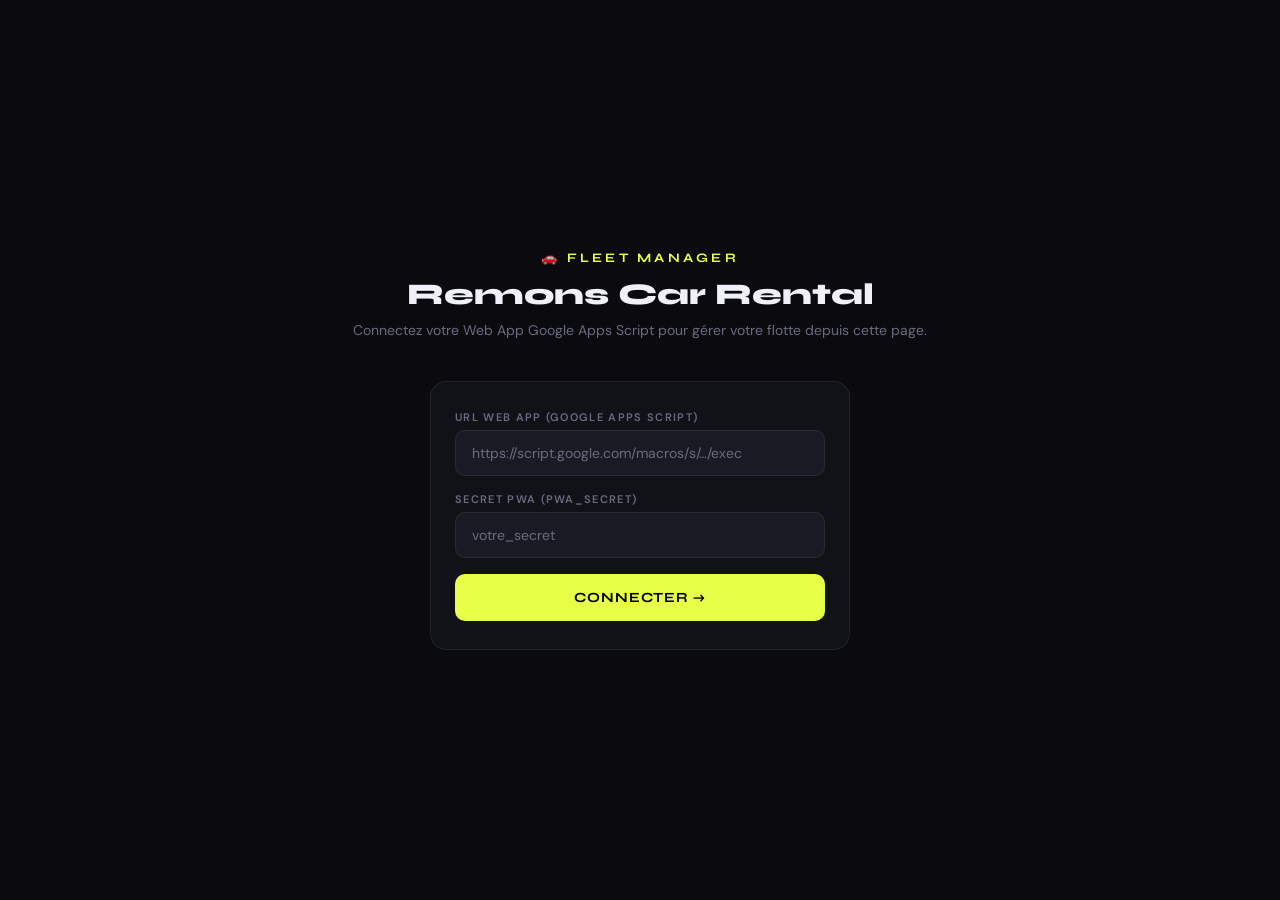
==== index.html @ d78eab1e "Ajout icône SVG PWA (palette du thème sombre #0a0a0f / #e8ff47) - icon.svg : icône voiture avec dégr" ====
<!DOCTYPE html>
<html lang="fr">
<head>
<meta charset="UTF-8">
<meta name="viewport" content="width=device-width, initial-scale=1.0, viewport-fit=cover">
<meta name="theme-color" content="#0a0a0f">
<meta name="apple-mobile-web-app-capable" content="yes">
<meta name="apple-mobile-web-app-status-bar-style" content="black-translucent">
<meta name="apple-mobile-web-app-title" content="Remons">
<meta name="description" content="Remons Car Rental — Gestionnaire de flotte">
<title>Remons Car Rental</title>

<link rel="manifest" href="manifest.json">
<link rel="apple-touch-icon" href="icon.svg">
<link rel="preconnect" href="https://fonts.googleapis.com">
<link href="https://fonts.googleapis.com/css2?family=Syne:wght@400;600;700;800&family=DM+Sans:wght@300;400;500&display=swap" rel="stylesheet">

<style>
  /* ── Reset & Base ─────────────────────────────────────────── */
  *, *::before, *::after { box-sizing: border-box; margin: 0; padding: 0; }

  :root {
    --bg:        #0a0a0f;
    --bg2:       #111118;
    --bg3:       #1a1a24;
    --border:    rgba(255,255,255,0.07);
    --accent:    #e8ff47;
    --accent2:   #ff6b35;
    --text:      #f0f0f8;
    --muted:     #6b6b80;
    --danger:    #ff4757;
    --success:   #2ed573;
    --card-h:    160px;
    --safe-top:  env(safe-area-inset-top, 0px);
    --safe-bot:  env(safe-area-inset-bottom, 0px);
    --font-head: 'Syne', sans-serif;
    --font-body: 'DM Sans', sans-serif;
    --radius:    16px;
    --shadow:    0 8px 32px rgba(0,0,0,0.5);
  }

  html { height: 100%; }

  body {
    font-family: var(--font-body);
    background: var(--bg);
    color: var(--text);
    height: 100%;
    overflow: hidden;
    -webkit-font-smoothing: antialiased;
  }

  /* ── App Shell ─────────────────────────────────────────────── */
  #app {
    display: flex;
    flex-direction: column;
    height: 100dvh;
    overflow: hidden;
    position: relative;
  }

  /* ── Setup Screen ──────────────────────────────────────────── */
  #setup-screen {
    position: fixed; inset: 0;
    background: var(--bg);
    display: flex; flex-direction: column;
    align-items: center; justify-content: center;
    z-index: 1000;
    padding: 32px 24px;
    gap: 0;
  }

  .setup-logo {
    font-family: var(--font-head);
    font-size: 13px;
    font-weight: 700;
    letter-spacing: 0.25em;
    color: var(--accent);
    text-transform: uppercase;
    margin-bottom: 12px;
  }

  .setup-title {
    font-family: var(--font-head);
    font-size: 30px;
    font-weight: 800;
    line-height: 1.1;
    text-align: center;
    margin-bottom: 8px;
  }

  .setup-sub {
    color: var(--muted);
    font-size: 14px;
    text-align: center;
    margin-bottom: 40px;
    line-height: 1.6;
  }

  .setup-card {
    background: var(--bg2);
    border: 1px solid var(--border);
    border-radius: var(--radius);
    padding: 28px 24px;
    width: 100%;
    max-width: 420px;
    display: flex;
    flex-direction: column;
    gap: 16px;
  }

  .setup-label {
    font-size: 11px;
    font-weight: 600;
    letter-spacing: 0.12em;
    text-transform: uppercase;
    color: var(--muted);
    margin-bottom: 6px;
  }

  .setup-input {
    width: 100%;
    background: var(--bg3);
    border: 1px solid var(--border);
    border-radius: 10px;
    color: var(--text);
    font-family: var(--font-body);
    font-size: 14px;
    padding: 13px 16px;
    outline: none;
    transition: border-color 0.2s;
    -webkit-appearance: none;
  }
  .setup-input:focus { border-color: var(--accent); }
  .setup-input::placeholder { color: var(--muted); }

  .btn-primary {
    background: var(--accent);
    color: #000;
    font-family: var(--font-head);
    font-size: 14px;
    font-weight: 700;
    letter-spacing: 0.06em;
    text-transform: uppercase;
    border: none;
    border-radius: 10px;
    padding: 15px 24px;
    cursor: pointer;
    width: 100%;
    transition: opacity 0.15s, transform 0.1s;
    -webkit-tap-highlight-color: transparent;
  }
  .btn-primary:active { opacity: 0.85; transform: scale(0.98); }

  /* ── Header ────────────────────────────────────────────────── */
  #header {
    padding: calc(var(--safe-top) + 16px) 20px 0;
    flex-shrink: 0;
    background: var(--bg);
  }

  .header-top {
    display: flex;
    align-items: center;
    justify-content: space-between;
    margin-bottom: 20px;
  }

  .brand {
    display: flex;
    flex-direction: column;
  }

  .brand-label {
    font-size: 10px;
    font-weight: 700;
    letter-spacing: 0.22em;
    text-transform: uppercase;
    color: var(--accent);
    margin-bottom: 2px;
  }

  .brand-name {
    font-family: var(--font-head);
    font-size: 22px;
    font-weight: 800;
    line-height: 1;
  }

  .header-actions {
    display: flex;
    gap: 8px;
  }

  .icon-btn {
    width: 40px; height: 40px;
    background: var(--bg2);
    border: 1px solid var(--border);
    border-radius: 12px;
    display: flex; align-items: center; justify-content: center;
    cursor: pointer;
    transition: background 0.15s, transform 0.1s;
    -webkit-tap-highlight-color: transparent;
    flex-shrink: 0;
  }
  .icon-btn:active { background: var(--bg3); transform: scale(0.93); }
  .icon-btn svg { width: 18px; height: 18px; }

  /* ── Stats Row ─────────────────────────────────────────────── */
  .stats-row {
    display: flex;
    gap: 10px;
    margin: 0 0 16px;
    overflow-x: auto;
    -webkit-overflow-scrolling: touch;
    scrollbar-width: none;
    padding-bottom: 2px;
  }
  .stats-row::-webkit-scrollbar { display: none; }

  .stat-chip {
    background: var(--bg2);
    border: 1px solid var(--border);
    border-radius: 10px;
    padding: 10px 14px;
    flex-shrink: 0;
    display: flex;
    flex-direction: column;
    gap: 2px;
  }

  .stat-val {
    font-family: var(--font-head);
    font-size: 20px;
    font-weight: 800;
    line-height: 1;
    color: var(--accent);
  }

  .stat-lbl {
    font-size: 10px;
    color: var(--muted);
    text-transform: uppercase;
    letter-spacing: 0.08em;
    font-weight: 600;
  }

  /* ── Tab Bar ───────────────────────────────────────────────── */
  .tab-bar {
    display: flex;
    gap: 4px;
    margin-bottom: 0;
    background: var(--bg2);
    border: 1px solid var(--border);
    border-radius: 12px;
    padding: 4px;
    margin-bottom: 16px;
  }

  .tab-btn {
    flex: 1;
    background: transparent;
    border: none;
    border-radius: 9px;
    color: var(--muted);
    font-family: var(--font-body);
    font-size: 12px;
    font-weight: 500;
    padding: 8px 6px;
    cursor: pointer;
    transition: all 0.18s;
    -webkit-tap-highlight-color: transparent;
    display: flex;
    align-items: center;
    justify-content: center;
    gap: 5px;
  }

  .tab-btn.active {
    background: var(--accent);
    color: #000;
    font-weight: 700;
  }

  .tab-btn svg { width: 14px; height: 14px; }

  /* ── Scroll Container ──────────────────────────────────────── */
  #content {
    flex: 1;
    overflow-y: auto;
    -webkit-overflow-scrolling: touch;
    padding: 0 20px;
    padding-bottom: calc(var(--safe-bot) + 100px);
    scrollbar-width: none;
  }
  #content::-webkit-scrollbar { display: none; }

  /* ── Car Card ──────────────────────────────────────────────── */
  .car-card {
    background: var(--bg2);
    border: 1px solid var(--border);
    border-radius: var(--radius);
    padding: 16px;
    margin-bottom: 12px;
    position: relative;
    overflow: hidden;
    transition: transform 0.15s;
    animation: slideUp 0.3s ease both;
  }

  @keyframes slideUp {
    from { opacity: 0; transform: translateY(16px); }
    to   { opacity: 1; transform: translateY(0); }
  }

  .car-card::before {
    content: '';
    position: absolute;
    left: 0; top: 0; bottom: 0;
    width: 3px;
    background: var(--accent);
    border-radius: 3px 0 0 3px;
  }

  .car-card-top {
    display: flex;
    align-items: flex-start;
    justify-content: space-between;
    margin-bottom: 10px;
  }

  .car-name {
    font-family: var(--font-head);
    font-size: 17px;
    font-weight: 700;
    line-height: 1.2;
    flex: 1;
    padding-right: 8px;
  }

  .car-price {
    font-family: var(--font-head);
    font-size: 18px;
    font-weight: 800;
    color: var(--accent);
    white-space: nowrap;
  }

  .car-price span {
    font-size: 11px;
    font-weight: 500;
    color: var(--muted);
    display: block;
    text-align: right;
  }

  .car-badges {
    display: flex;
    flex-wrap: wrap;
    gap: 6px;
    margin-bottom: 12px;
  }

  .badge {
    background: var(--bg3);
    border: 1px solid var(--border);
    border-radius: 6px;
    padding: 4px 8px;
    font-size: 11px;
    color: var(--muted);
    display: flex;
    align-items: center;
    gap: 4px;
  }

  .badge b { color: var(--text); font-weight: 500; }

  .car-actions {
    display: flex;
    gap: 8px;
  }

  .btn-edit, .btn-delete {
    flex: 1;
    border: none;
    border-radius: 9px;
    padding: 9px;
    font-family: var(--font-body);
    font-size: 12px;
    font-weight: 600;
    cursor: pointer;
    display: flex;
    align-items: center;
    justify-content: center;
    gap: 5px;
    transition: opacity 0.15s, transform 0.1s;
    -webkit-tap-highlight-color: transparent;
  }

  .btn-edit {
    background: rgba(232,255,71,0.12);
    color: var(--accent);
    border: 1px solid rgba(232,255,71,0.2);
  }

  .btn-delete {
    background: rgba(255,71,87,0.1);
    color: var(--danger);
    border: 1px solid rgba(255,71,87,0.2);
  }

  .btn-edit:active, .btn-delete:active { opacity: 0.7; transform: scale(0.96); }
  .btn-edit svg, .btn-delete svg { width: 13px; height: 13px; }

  /* ── Empty State ───────────────────────────────────────────── */
  .empty-state {
    display: flex;
    flex-direction: column;
    align-items: center;
    justify-content: center;
    padding: 60px 20px;
    text-align: center;
    gap: 12px;
  }

  .empty-icon { font-size: 48px; }

  .empty-title {
    font-family: var(--font-head);
    font-size: 18px;
    font-weight: 700;
  }

  .empty-sub { color: var(--muted); font-size: 13px; line-height: 1.6; }

  /* ── Floating Add Button ───────────────────────────────────── */
  #fab {
    position: fixed;
    bottom: calc(var(--safe-bot) + 32px);
    right: 20px;
    width: 56px; height: 56px;
    background: var(--accent);
    border: none;
    border-radius: 50%;
    cursor: pointer;
    display: flex; align-items: center; justify-content: center;
    box-shadow: 0 4px 20px rgba(232,255,71,0.35);
    transition: transform 0.2s, box-shadow 0.2s;
    z-index: 100;
    -webkit-tap-highlight-color: transparent;
  }
  #fab:active { transform: scale(0.9); box-shadow: 0 2px 10px rgba(232,255,71,0.2); }
  #fab svg { width: 24px; height: 24px; color: #000; }

  /* ── Modal ─────────────────────────────────────────────────── */
  .modal-overlay {
    position: fixed; inset: 0;
    background: rgba(0,0,0,0.75);
    backdrop-filter: blur(4px);
    -webkit-backdrop-filter: blur(4px);
    z-index: 200;
    display: flex;
    align-items: flex-end;
    opacity: 0;
    pointer-events: none;
    transition: opacity 0.25s;
  }

  .modal-overlay.open {
    opacity: 1;
    pointer-events: all;
  }

  .modal {
    background: var(--bg2);
    border: 1px solid var(--border);
    border-radius: 24px 24px 0 0;
    padding: 24px 20px calc(var(--safe-bot) + 24px);
    width: 100%;
    max-height: 90dvh;
    overflow-y: auto;
    transform: translateY(100%);
    transition: transform 0.3s cubic-bezier(0.34, 1.56, 0.64, 1);
    -webkit-overflow-scrolling: touch;
  }

  .modal-overlay.open .modal {
    transform: translateY(0);
  }

  .modal-handle {
    width: 36px; height: 4px;
    background: var(--border);
    border-radius: 2px;
    margin: 0 auto 20px;
  }

  .modal-title {
    font-family: var(--font-head);
    font-size: 20px;
    font-weight: 800;
    margin-bottom: 20px;
  }

  .form-group { margin-bottom: 14px; }

  .form-label {
    display: block;
    font-size: 11px;
    font-weight: 700;
    letter-spacing: 0.1em;
    text-transform: uppercase;
    color: var(--muted);
    margin-bottom: 6px;
  }

  .form-input, .form-select {
    width: 100%;
    background: var(--bg3);
    border: 1px solid var(--border);
    border-radius: 10px;
    color: var(--text);
    font-family: var(--font-body);
    font-size: 15px;
    padding: 13px 16px;
    outline: none;
    transition: border-color 0.2s;
    -webkit-appearance: none;
  }
  .form-input:focus, .form-select:focus { border-color: var(--accent); }
  .form-input::placeholder { color: var(--muted); }
  .form-select { background-image: url("data:image/svg+xml,%3Csvg xmlns='http://www.w3.org/2000/svg' viewBox='0 0 24 24' fill='none' stroke='%236b6b80' stroke-width='2'%3E%3Cpolyline points='6 9 12 15 18 9'/%3E%3C/svg%3E"); background-repeat: no-repeat; background-position: right 12px center; background-size: 16px; padding-right: 36px; }

  .form-row { display: flex; gap: 10px; }
  .form-row .form-group { flex: 1; }

  .modal-actions {
    display: flex;
    gap: 10px;
    margin-top: 20px;
  }

  .btn-cancel {
    flex: 1;
    background: var(--bg3);
    border: 1px solid var(--border);
    border-radius: 10px;
    color: var(--text);
    font-family: var(--font-head);
    font-size: 13px;
    font-weight: 700;
    padding: 14px;
    cursor: pointer;
    -webkit-tap-highlight-color: transparent;
  }

  .btn-save {
    flex: 2;
    background: var(--accent);
    border: none;
    border-radius: 10px;
    color: #000;
    font-family: var(--font-head);
    font-size: 13px;
    font-weight: 800;
    letter-spacing: 0.06em;
    text-transform: uppercase;
    padding: 14px;
    cursor: pointer;
    transition: opacity 0.15s;
    -webkit-tap-highlight-color: transparent;
  }
  .btn-save:active { opacity: 0.8; }

  /* ── Toast ─────────────────────────────────────────────────── */
  #toast {
    position: fixed;
    bottom: calc(var(--safe-bot) + 24px);
    left: 50%; transform: translateX(-50%) translateY(20px);
    background: var(--bg3);
    border: 1px solid var(--border);
    border-radius: 999px;
    padding: 12px 20px;
    font-size: 13px;
    font-weight: 500;
    white-space: nowrap;
    z-index: 500;
    opacity: 0;
    transition: opacity 0.2s, transform 0.2s;
    pointer-events: none;
    max-width: calc(100vw - 40px);
    text-align: center;
  }
  #toast.show { opacity: 1; transform: translateX(-50%) translateY(0); }
  #toast.success { border-color: var(--success); color: var(--success); }
  #toast.error   { border-color: var(--danger);  color: var(--danger);  }

  /* ── Loader ────────────────────────────────────────────────── */
  .loader {
    display: flex;
    align-items: center;
    justify-content: center;
    padding: 40px;
    gap: 8px;
    color: var(--muted);
    font-size: 13px;
  }

  .spinner {
    width: 18px; height: 18px;
    border: 2px solid var(--border);
    border-top-color: var(--accent);
    border-radius: 50%;
    animation: spin 0.7s linear infinite;
  }
  @keyframes spin { to { transform: rotate(360deg); } }

  /* ── Sync badge ────────────────────────────────────────────── */
  .sync-badge {
    display: flex;
    align-items: center;
    gap: 6px;
    font-size: 11px;
    color: var(--muted);
    margin-bottom: 10px;
  }
  .sync-dot {
    width: 6px; height: 6px;
    border-radius: 50%;
    background: var(--success);
  }
  .sync-dot.syncing {
    background: var(--accent);
    animation: pulse 1s ease infinite;
  }
  @keyframes pulse { 0%,100%{opacity:1} 50%{opacity:0.3} }

  /* ── Settings tab ──────────────────────────────────────────── */
  .settings-section {
    background: var(--bg2);
    border: 1px solid var(--border);
    border-radius: var(--radius);
    padding: 20px;
    margin-bottom: 12px;
  }
  .settings-section-title {
    font-family: var(--font-head);
    font-size: 13px;
    font-weight: 700;
    letter-spacing: 0.1em;
    text-transform: uppercase;
    color: var(--muted);
    margin-bottom: 16px;
  }

  .btn-danger {
    width: 100%;
    background: rgba(255,71,87,0.1);
    border: 1px solid rgba(255,71,87,0.25);
    border-radius: 10px;
    color: var(--danger);
    font-family: var(--font-head);
    font-size: 13px;
    font-weight: 700;
    padding: 13px;
    cursor: pointer;
    margin-top: 8px;
    -webkit-tap-highlight-color: transparent;
  }

  .btn-success-outline {
    width: 100%;
    background: rgba(46,213,115,0.08);
    border: 1px solid rgba(46,213,115,0.2);
    border-radius: 10px;
    color: var(--success);
    font-family: var(--font-head);
    font-size: 13px;
    font-weight: 700;
    padding: 13px;
    cursor: pointer;
    margin-top: 8px;
    -webkit-tap-highlight-color: transparent;
  }

  /* ── Summary Tab ───────────────────────────────────────────── */
  .summary-grid {
    display: grid;
    grid-template-columns: 1fr 1fr;
    gap: 10px;
    margin-bottom: 12px;
  }

  .sum-card {
    background: var(--bg2);
    border: 1px solid var(--border);
    border-radius: var(--radius);
    padding: 18px 16px;
    display: flex;
    flex-direction: column;
    gap: 4px;
  }

  .sum-card.accent { border-color: rgba(232,255,71,0.2); }

  .sum-icon { font-size: 22px; margin-bottom: 4px; }
  .sum-val {
    font-family: var(--font-head);
    font-size: 26px;
    font-weight: 800;
    color: var(--accent);
    line-height: 1;
  }
  .sum-val.large { font-size: 20px; }
  .sum-lbl { font-size: 11px; color: var(--muted); text-transform: uppercase; letter-spacing: 0.08em; font-weight: 600; }

  .distrib-section {
    background: var(--bg2);
    border: 1px solid var(--border);
    border-radius: var(--radius);
    padding: 18px;
    margin-bottom: 12px;
  }

  .distrib-title {
    font-size: 11px; font-weight: 700;
    text-transform: uppercase; letter-spacing: 0.1em;
    color: var(--muted); margin-bottom: 14px;
  }

  .distrib-bar-wrap { margin-bottom: 10px; }
  .distrib-bar-label {
    display: flex; justify-content: space-between;
    font-size: 12px; margin-bottom: 5px;
  }
  .distrib-bar-track {
    height: 6px; background: var(--bg3);
    border-radius: 3px; overflow: hidden;
  }
  .distrib-bar-fill {
    height: 100%; border-radius: 3px;
    background: var(--accent);
    transition: width 0.6s ease;
  }

  /* ── Confirm modal ─────────────────────────────────────────── */
  .confirm-overlay {
    position: fixed; inset: 0;
    background: rgba(0,0,0,0.8);
    backdrop-filter: blur(4px);
    z-index: 300;
    display: flex;
    align-items: center;
    justify-content: center;
    padding: 24px;
    opacity: 0; pointer-events: none;
    transition: opacity 0.2s;
  }
  .confirm-overlay.open { opacity: 1; pointer-events: all; }

  .confirm-box {
    background: var(--bg2);
    border: 1px solid var(--border);
    border-radius: 20px;
    padding: 28px 24px;
    width: 100%;
    max-width: 320px;
    text-align: center;
    transform: scale(0.9);
    transition: transform 0.25s cubic-bezier(0.34, 1.56, 0.64, 1);
  }
  .confirm-overlay.open .confirm-box { transform: scale(1); }

  .confirm-emoji { font-size: 40px; margin-bottom: 12px; }
  .confirm-title { font-family: var(--font-head); font-size: 18px; font-weight: 800; margin-bottom: 8px; }
  .confirm-msg { color: var(--muted); font-size: 13px; line-height: 1.6; margin-bottom: 24px; }
  .confirm-btns { display: flex; gap: 10px; }
  .confirm-no  { flex:1; background: var(--bg3); border:1px solid var(--border); border-radius:10px; color:var(--text); font-family:var(--font-head); font-size:13px; font-weight:700; padding:13px; cursor:pointer; }
  .confirm-yes { flex:1; background: var(--danger); border:none; border-radius:10px; color:#fff; font-family:var(--font-head); font-size:13px; font-weight:800; padding:13px; cursor:pointer; }
</style>
</head>
<body>

<!-- ═══════════════════════ SETUP SCREEN ═══════════════════════ -->
<div id="setup-screen">
  <div class="setup-logo">🚗 Fleet Manager</div>
  <div class="setup-title">Remons Car Rental</div>
  <p class="setup-sub">Connectez votre Web App Google Apps Script pour gérer votre flotte depuis cette page.</p>

  <div class="setup-card">
    <div>
      <div class="setup-label">URL Web App (Google Apps Script)</div>
      <input class="setup-input" type="url" id="cfg-url" placeholder="https://script.google.com/macros/s/…/exec">
    </div>
    <div>
      <div class="setup-label">Secret PWA (PWA_SECRET)</div>
      <input class="setup-input" type="password" id="cfg-secret" placeholder="votre_secret">
    </div>
    <button class="btn-primary" onclick="saveConfig()">Connecter →</button>
  </div>
</div>

<!-- ═══════════════════════ MAIN APP ════════════════════════════ -->
<div id="app" style="display:none">

  <!-- Header -->
  <div id="header">
    <div class="header-top">
      <div class="brand">
        <div class="brand-label">Fleet Manager</div>
        <div class="brand-name">Remons 🚗</div>
      </div>
      <div class="header-actions">
        <button class="icon-btn" onclick="syncNow()" title="Sync GitHub">
          <svg viewBox="0 0 24 24" fill="none" stroke="currentColor" stroke-width="2"><polyline points="23 4 23 10 17 10"/><polyline points="1 20 1 14 7 14"/><path d="M3.51 9a9 9 0 0 1 14.85-3.36L23 10M1 14l4.64 4.36A9 9 0 0 0 20.49 15"/></svg>
        </button>
        <button class="icon-btn" onclick="loadCars()" title="Rafraîchir">
          <svg viewBox="0 0 24 24" fill="none" stroke="currentColor" stroke-width="2"><path d="M21 2v6h-6"/><path d="M21 13a9 9 0 1 1-3-7.7L21 8"/></svg>
        </button>
      </div>
    </div>

    <!-- Stats -->
    <div class="stats-row" id="stats-row">
      <div class="stat-chip">
        <div class="stat-val" id="stat-total">—</div>
        <div class="stat-lbl">Voitures</div>
      </div>
      <div class="stat-chip">
        <div class="stat-val" id="stat-avg">—</div>
        <div class="stat-lbl">Prix moy.</div>
      </div>
      <div class="stat-chip">
        <div class="stat-val" id="stat-min">—</div>
        <div class="stat-lbl">Min</div>
      </div>
      <div class="stat-chip">
        <div class="stat-val" id="stat-max">—</div>
        <div class="stat-lbl">Max</div>
      </div>
    </div>

    <div class="sync-badge">
      <div class="sync-dot" id="sync-dot"></div>
      <span id="sync-label">Chargement…</span>
    </div>

    <!-- Tabs -->
    <div class="tab-bar">
      <button class="tab-btn active" data-tab="fleet" onclick="switchTab('fleet',this)">
        <svg viewBox="0 0 24 24" fill="none" stroke="currentColor" stroke-width="2"><rect x="1" y="3" width="15" height="13"/><polygon points="16 8 20 8 23 11 23 16 16 16 16 8"/><circle cx="5.5" cy="18.5" r="2.5"/><circle cx="18.5" cy="18.5" r="2.5"/></svg>
        Flotte
      </button>
      <button class="tab-btn" data-tab="summary" onclick="switchTab('summary',this)">
        <svg viewBox="0 0 24 24" fill="none" stroke="currentColor" stroke-width="2"><line x1="18" y1="20" x2="18" y2="10"/><line x1="12" y1="20" x2="12" y2="4"/><line x1="6" y1="20" x2="6" y2="14"/></svg>
        Stats
      </button>
      <button class="tab-btn" data-tab="settings" onclick="switchTab('settings',this)">
        <svg viewBox="0 0 24 24" fill="none" stroke="currentColor" stroke-width="2"><circle cx="12" cy="12" r="3"/><path d="M19.07 4.93A10 10 0 0 0 4.93 19.07M1.17 10A10 10 0 0 0 10 22.83M22.83 14A10 10 0 0 0 14 1.17M4.93 4.93l14.14 14.14"/><path d="M21 12a9 9 0 1 1-18 0 9 9 0 0 1 18 0z"/></svg>
        Config
      </button>
    </div>
  </div>

  <!-- Content -->
  <div id="content">

    <!-- FLEET TAB -->
    <div id="tab-fleet">
      <div id="car-list">
        <div class="loader"><div class="spinner"></div> Chargement…</div>
      </div>
    </div>

    <!-- SUMMARY TAB -->
    <div id="tab-summary" style="display:none">
      <div class="summary-grid">
        <div class="sum-card accent">
          <div class="sum-icon">🚗</div>
          <div class="sum-val" id="sum-total">—</div>
          <div class="sum-lbl">Total voitures</div>
        </div>
        <div class="sum-card">
          <div class="sum-icon">💰</div>
          <div class="sum-val large" id="sum-avg">—</div>
          <div class="sum-lbl">Prix moyen</div>
        </div>
        <div class="sum-card">
          <div class="sum-icon">📉</div>
          <div class="sum-val large" id="sum-min">—</div>
          <div class="sum-lbl">Prix min</div>
        </div>
        <div class="sum-card">
          <div class="sum-icon">📈</div>
          <div class="sum-val large" id="sum-max">—</div>
          <div class="sum-lbl">Prix max</div>
        </div>
      </div>

      <div class="distrib-section">
        <div class="distrib-title">⛽ Carburants</div>
        <div id="fuel-bars"></div>
      </div>

      <div class="distrib-section">
        <div class="distrib-title">⚙️ Transmissions</div>
        <div id="trans-bars"></div>
      </div>
    </div>

    <!-- SETTINGS TAB -->
    <div id="tab-settings" style="display:none">
      <div class="settings-section">
        <div class="settings-section-title">🔗 Connexion</div>
        <div class="form-group">
          <label class="form-label">URL Web App</label>
          <input class="form-input" type="url" id="set-url" placeholder="https://script.google.com/…">
        </div>
        <div class="form-group">
          <label class="form-label">Secret PWA</label>
          <input class="form-input" type="password" id="set-secret" placeholder="••••••••">
        </div>
        <button class="btn-primary" style="margin-top:4px" onclick="saveSettings()">Sauvegarder</button>
      </div>

      <div class="settings-section">
        <div class="settings-section-title">🔄 Synchronisation</div>
        <button class="btn-success-outline" onclick="syncNow()">⚡ Synchroniser vers GitHub</button>
      </div>

      <div class="settings-section">
        <div class="settings-section-title">⚠️ Zone de danger</div>
        <button class="btn-danger" onclick="confirmClearAll()">🗑️ Vider tout le catalogue</button>
        <button class="btn-danger" style="margin-top:8px; background:rgba(255,71,87,0.04)" onclick="resetConfig()">🔌 Déconnecter & réinitialiser</button>
      </div>
    </div>

  </div>

  <!-- FAB -->
  <button id="fab" onclick="openAddModal()">
    <svg viewBox="0 0 24 24" fill="none" stroke="currentColor" stroke-width="2.5"><line x1="12" y1="5" x2="12" y2="19"/><line x1="5" y1="12" x2="19" y2="12"/></svg>
  </button>

</div>

<!-- ═══════════════════════ CAR MODAL ═══════════════════════════ -->
<div class="modal-overlay" id="car-modal">
  <div class="modal">
    <div class="modal-handle"></div>
    <div class="modal-title" id="modal-title">Ajouter une voiture</div>

    <input type="hidden" id="edit-id">

    <div class="form-group">
      <label class="form-label">Nom de la voiture *</label>
      <input class="form-input" type="text" id="f-name" placeholder="ex: Dacia Logan">
    </div>

    <div class="form-row">
      <div class="form-group">
        <label class="form-label">Prix (MAD) *</label>
        <input class="form-input" type="number" id="f-price" placeholder="300" min="0">
      </div>
      <div class="form-group">
        <label class="form-label">Durée</label>
        <select class="form-select" id="f-duration">
          <option>Per Day</option>
          <option>Per Week</option>
          <option>Per Month</option>
        </select>
      </div>
    </div>

    <div class="form-row">
      <div class="form-group">
        <label class="form-label">Places</label>
        <select class="form-select" id="f-seats">
          <option>2</option><option>4</option><option selected>5</option><option>7</option><option>8</option>
        </select>
      </div>
      <div class="form-group">
        <label class="form-label">Portes</label>
        <select class="form-select" id="f-doors">
          <option>2</option><option selected>4</option><option>5</option>
        </select>
      </div>
    </div>

    <div class="form-row">
      <div class="form-group">
        <label class="form-label">Transmission</label>
        <select class="form-select" id="f-transmission">
          <option>Automatic</option>
          <option>Manual</option>
        </select>
      </div>
      <div class="form-group">
        <label class="form-label">Carburant</label>
        <select class="form-select" id="f-fuel">
          <option>Petrol</option>
          <option>Diesel</option>
          <option>Electric</option>
          <option>Hybrid</option>
        </select>
      </div>
    </div>

    <div class="form-group">
      <label class="form-label">URL Image</label>
      <input class="form-input" type="url" id="f-image" placeholder="/images/car.jpg ou https://…">
    </div>

    <div class="modal-actions">
      <button class="btn-cancel" onclick="closeModal()">Annuler</button>
      <button class="btn-save" onclick="submitCar()">💾 Enregistrer</button>
    </div>
  </div>
</div>

<!-- ═══════════════════════ CONFIRM MODAL ════════════════════════ -->
<div class="confirm-overlay" id="confirm-modal">
  <div class="confirm-box">
    <div class="confirm-emoji" id="confirm-emoji">⚠️</div>
    <div class="confirm-title" id="confirm-title">Confirmer</div>
    <div class="confirm-msg" id="confirm-msg">Êtes-vous sûr ?</div>
    <div class="confirm-btns">
      <button class="confirm-no" onclick="closeConfirm()">Annuler</button>
      <button class="confirm-yes" id="confirm-yes-btn">Confirmer</button>
    </div>
  </div>
</div>

<!-- ═══════════════════════ TOAST ═══════════════════════════════ -->
<div id="toast"></div>

<script>
// ══════════════════════════════════════════════════════════════════
// CONFIG
// ══════════════════════════════════════════════════════════════════
let API_URL    = localStorage.getItem('remons_url')    || '';
let API_SECRET = localStorage.getItem('remons_secret') || '';
let carsCache  = [];
let summaryCache = null;
let syncing = false;

function saveConfig() {
  const url    = document.getElementById('cfg-url').value.trim();
  const secret = document.getElementById('cfg-secret').value.trim();
  if (!url) { toast('Entrez l\'URL Web App', 'error'); return; }
  localStorage.setItem('remons_url', url);
  localStorage.setItem('remons_secret', secret);
  API_URL    = url;
  API_SECRET = secret;
  startApp();
}

function saveSettings() {
  const url    = document.getElementById('set-url').value.trim();
  const secret = document.getElementById('set-secret').value.trim();
  if (!url) { toast('URL manquante', 'error'); return; }
  localStorage.setItem('remons_url', url);
  localStorage.setItem('remons_secret', secret);
  API_URL    = url;
  API_SECRET = secret;
  toast('Configuration sauvegardée ✓', 'success');
  loadCars();
}

function resetConfig() {
  showConfirm('🔌', 'Déconnecter ?', 'La configuration sera effacée. Vous devrez reconnecter l\'app.', () => {
    localStorage.removeItem('remons_url');
    localStorage.removeItem('remons_secret');
    location.reload();
  });
}

// ══════════════════════════════════════════════════════════════════
// API
// ══════════════════════════════════════════════════════════════════
async function apiGet(action) {
  const url = new URL(API_URL);
  url.searchParams.set('action', action);
  url.searchParams.set('pwa_secret', API_SECRET);
  const res = await fetch(url.toString());
  if (!res.ok) throw new Error('HTTP ' + res.status);
  return res.json();
}

async function apiPost(body) {
  body.pwa_secret = API_SECRET;
  const res = await fetch(API_URL, {
    method: 'POST',
    headers: { 'Content-Type': 'application/json' },
    body: JSON.stringify(body),
  });
  if (!res.ok) throw new Error('HTTP ' + res.status);
  return res.json();
}

// ══════════════════════════════════════════════════════════════════
// LOAD CARS
// ══════════════════════════════════════════════════════════════════
async function loadCars() {
  setSyncing(true);
  const list = document.getElementById('car-list');
  list.innerHTML = '<div class="loader"><div class="spinner"></div> Chargement…</div>';

  try {
    const data = await apiGet('list');
    if (!data.ok) throw new Error(data.error || 'Erreur API');
    carsCache = data.cars || [];
    renderCars(carsCache);
    updateStats(carsCache);
    setSyncing(false, 'Synchronisé · ' + new Date().toLocaleTimeString('fr-FR', {hour:'2-digit',minute:'2-digit'}));
  } catch (err) {
    list.innerHTML = `<div class="empty-state"><div class="empty-icon">❌</div><div class="empty-title">Erreur de connexion</div><div class="empty-sub">${err.message}<br><br>Vérifiez l'URL et le secret dans Config.</div></div>`;
    setSyncing(false, 'Erreur de connexion');
    toast('Erreur : ' + err.message, 'error');
  }
}

async function loadSummary() {
  try {
    const data = await apiGet('summary');
    if (!data.ok) throw new Error(data.error);
    summaryCache = data;
    renderSummary(data);
  } catch(e) {
    toast('Erreur stats : ' + e.message, 'error');
  }
}

function renderCars(cars) {
  const list = document.getElementById('car-list');
  if (!cars.length) {
    list.innerHTML = `<div class="empty-state"><div class="empty-icon">🏁</div><div class="empty-title">Flotte vide</div><div class="empty-sub">Appuyez sur + pour ajouter votre première voiture.</div></div>`;
    return;
  }

  list.innerHTML = cars.map((car, idx) => `
    <div class="car-card" style="animation-delay:${idx * 0.05}s">
      <div class="car-card-top">
        <div class="car-name">${esc(car.name)}</div>
        <div class="car-price">${car.price} MAD<span>${esc(car.duration)}</span></div>
      </div>
      <div class="car-badges">
        <div class="badge">🪑 <b>${car.seats}</b> places</div>
        <div class="badge">🚪 <b>${car.doors}</b> portes</div>
        <div class="badge">⚙️ <b>${esc(car.transmission)}</b></div>
        <div class="badge">⛽ <b>${esc(car.fuel)}</b></div>
      </div>
      <div class="car-actions">
        <button class="btn-edit" onclick="openEditModal(${car.id})">
          <svg viewBox="0 0 24 24" fill="none" stroke="currentColor" stroke-width="2"><path d="M11 4H4a2 2 0 0 0-2 2v14a2 2 0 0 0 2 2h14a2 2 0 0 0 2-2v-7"/><path d="M18.5 2.5a2.121 2.121 0 0 1 3 3L12 15l-4 1 1-4 9.5-9.5z"/></svg>
          Modifier
        </button>
        <button class="btn-delete" onclick="deleteCar(${car.id}, '${esc(car.name)}')">
          <svg viewBox="0 0 24 24" fill="none" stroke="currentColor" stroke-width="2"><polyline points="3 6 5 6 21 6"/><path d="M19 6l-1 14H6L5 6"/><path d="M10 11v6"/><path d="M14 11v6"/><path d="M9 6V4h6v2"/></svg>
          Supprimer
        </button>
      </div>
    </div>
  `).join('');
}

function updateStats(cars) {
  const prices = cars.map(c => c.price).filter(p => p > 0);
  document.getElementById('stat-total').textContent = cars.length;
  document.getElementById('stat-avg').textContent   = prices.length ? Math.round(prices.reduce((a,b)=>a+b,0)/prices.length) + ' MAD' : '—';
  document.getElementById('stat-min').textContent   = prices.length ? Math.min(...prices) + ' MAD' : '—';
  document.getElementById('stat-max').textContent   = prices.length ? Math.max(...prices) + ' MAD' : '—';
}

function renderSummary(d) {
  document.getElementById('sum-total').textContent = d.total;
  document.getElementById('sum-avg').textContent   = d.avgPrice + ' MAD';
  document.getElementById('sum-min').textContent   = d.minPrice + ' MAD';
  document.getElementById('sum-max').textContent   = d.maxPrice + ' MAD';

  const renderBars = (containerId, obj) => {
    const total = Object.values(obj).reduce((a,b)=>a+b,0) || 1;
    document.getElementById(containerId).innerHTML = Object.entries(obj).map(([k,v]) => `
      <div class="distrib-bar-wrap">
        <div class="distrib-bar-label"><span>${k}</span><span>${v} (${Math.round(v/total*100)}%)</span></div>
        <div class="distrib-bar-track"><div class="distrib-bar-fill" style="width:${Math.round(v/total*100)}%"></div></div>
      </div>
    `).join('');
  };

  renderBars('fuel-bars', d.fuels || {});
  renderBars('trans-bars', d.transmissions || {});
}

// ══════════════════════════════════════════════════════════════════
// ADD / EDIT
// ══════════════════════════════════════════════════════════════════
function openAddModal() {
  document.getElementById('modal-title').textContent = '➕ Ajouter une voiture';
  document.getElementById('edit-id').value = '';
  ['name','price','image'].forEach(id => document.getElementById('f-'+id).value = '');
  document.getElementById('f-duration').value     = 'Per Day';
  document.getElementById('f-seats').value        = '5';
  document.getElementById('f-doors').value        = '4';
  document.getElementById('f-transmission').value = 'Automatic';
  document.getElementById('f-fuel').value         = 'Petrol';
  openModal();
}

function openEditModal(id) {
  const car = carsCache.find(c => c.id === id);
  if (!car) return;
  document.getElementById('modal-title').textContent = '✏️ Modifier la voiture';
  document.getElementById('edit-id').value           = car.id;
  document.getElementById('f-name').value            = car.name;
  document.getElementById('f-price').value           = car.price;
  document.getElementById('f-duration').value        = car.duration;
  document.getElementById('f-seats').value           = car.seats;
  document.getElementById('f-doors').value           = car.doors;
  document.getElementById('f-transmission').value   = car.transmission;
  document.getElementById('f-fuel').value            = car.fuel;
  document.getElementById('f-image').value           = car.image;
  openModal();
}

async function submitCar() {
  const name = document.getElementById('f-name').value.trim();
  const price = parseFloat(document.getElementById('f-price').value);
  if (!name) { toast('Le nom est requis', 'error'); return; }
  if (!price || isNaN(price)) { toast('Prix invalide', 'error'); return; }

  const car = {
    name,
    price,
    duration:     document.getElementById('f-duration').value,
    seats:        parseInt(document.getElementById('f-seats').value),
    doors:        parseInt(document.getElementById('f-doors').value),
    transmission: document.getElementById('f-transmission').value,
    fuel:         document.getElementById('f-fuel').value,
    image:        document.getElementById('f-image').value.trim() || '/images/car-placeholder.jpg',
  };

  const editId = document.getElementById('edit-id').value;
  const action = editId ? 'update' : 'add';
  if (editId) car.id = parseInt(editId);

  closeModal();
  setSyncing(true);
  try {
    const data = await apiPost({ action, car });
    if (!data.ok) throw new Error(data.error);
    toast(editId ? '✏️ Voiture modifiée !' : '✅ Voiture ajoutée !', 'success');
    await loadCars();
  } catch(e) {
    toast('Erreur : ' + e.message, 'error');
    setSyncing(false, 'Erreur');
  }
}

async function deleteCar(id, name) {
  showConfirm('🗑️', 'Supprimer la voiture ?', `"${name}" sera définitivement supprimé du catalogue et de GitHub.`, async () => {
    setSyncing(true);
    try {
      const data = await apiPost({ action: 'delete', id });
      if (!data.ok) throw new Error(data.error);
      toast('🗑️ Voiture supprimée', 'success');
      await loadCars();
    } catch(e) {
      toast('Erreur : ' + e.message, 'error');
      setSyncing(false, 'Erreur');
    }
  });
}

async function syncNow() {
  setSyncing(true);
  try {
    const data = await apiGet('sync');
    if (!data.ok) throw new Error(data.error);
    toast('⚡ Synchronisé vers GitHub !', 'success');
    setSyncing(false, 'Synchronisé · ' + new Date().toLocaleTimeString('fr-FR', {hour:'2-digit',minute:'2-digit'}));
  } catch(e) {
    toast('Erreur sync : ' + e.message, 'error');
    setSyncing(false, 'Erreur sync');
  }
}

async function confirmClearAll() {
  showConfirm('⚠️', 'Vider tout le catalogue ?', 'Toutes les voitures seront supprimées du sheet et de GitHub. Cette action est irréversible.', async () => {
    setSyncing(true);
    try {
      const data = await apiPost({ action: 'clear' });
      if (!data.ok) throw new Error(data.error);
      toast('🗑️ Catalogue vidé', 'success');
      await loadCars();
    } catch(e) {
      toast('Erreur : ' + e.message, 'error');
      setSyncing(false);
    }
  });
}

// ══════════════════════════════════════════════════════════════════
// UI HELPERS
// ══════════════════════════════════════════════════════════════════
function switchTab(tab, btn) {
  ['fleet','summary','settings'].forEach(t => {
    document.getElementById('tab-'+t).style.display = t === tab ? '' : 'none';
  });
  document.querySelectorAll('.tab-btn').forEach(b => b.classList.remove('active'));
  btn.classList.add('active');
  document.getElementById('fab').style.display = tab === 'fleet' ? '' : 'none';

  if (tab === 'summary') loadSummary();
  if (tab === 'settings') {
    document.getElementById('set-url').value    = API_URL;
    document.getElementById('set-secret').value = API_SECRET;
  }
}

function openModal() {
  document.getElementById('car-modal').classList.add('open');
  document.body.style.overflow = 'hidden';
  setTimeout(() => document.getElementById('f-name').focus(), 350);
}

function closeModal() {
  document.getElementById('car-modal').classList.remove('open');
  document.body.style.overflow = '';
}

let confirmCallback = null;
function showConfirm(emoji, title, msg, cb) {
  document.getElementById('confirm-emoji').textContent = emoji;
  document.getElementById('confirm-title').textContent = title;
  document.getElementById('confirm-msg').textContent   = msg;
  confirmCallback = cb;
  document.getElementById('confirm-modal').classList.add('open');
}
document.getElementById('confirm-yes-btn').onclick = () => { closeConfirm(); confirmCallback && confirmCallback(); };
function closeConfirm() { document.getElementById('confirm-modal').classList.remove('open'); }

function setSyncing(active, label) {
  syncing = active;
  const dot = document.getElementById('sync-dot');
  const lbl = document.getElementById('sync-label');
  if (active) {
    dot.classList.add('syncing');
    lbl.textContent = 'Synchronisation…';
  } else {
    dot.classList.remove('syncing');
    lbl.textContent = label || 'Prêt';
  }
}

let toastTimer;
function toast(msg, type='') {
  const el = document.getElementById('toast');
  el.textContent = msg;
  el.className = 'show ' + type;
  clearTimeout(toastTimer);
  toastTimer = setTimeout(() => { el.className = ''; }, 3000);
}

function esc(str) {
  return String(str || '').replace(/&/g,'&amp;').replace(/</g,'&lt;').replace(/>/g,'&gt;').replace(/"/g,'&quot;').replace(/'/g,'&#39;');
}

// Close modal on overlay click
document.getElementById('car-modal').addEventListener('click', e => {
  if (e.target === e.currentTarget) closeModal();
});
document.getElementById('confirm-modal').addEventListener('click', e => {
  if (e.target === e.currentTarget) closeConfirm();
});

// ══════════════════════════════════════════════════════════════════
// INIT
// ══════════════════════════════════════════════════════════════════
function startApp() {
  document.getElementById('setup-screen').style.display = 'none';
  document.getElementById('app').style.display = 'flex';
  loadCars();
}

if (API_URL) {
  startApp();
}

// Service Worker registration
if ('serviceWorker' in navigator) {
  navigator.serviceWorker.register('sw.js').catch(() => {});
}
</script>
</body>
</html>
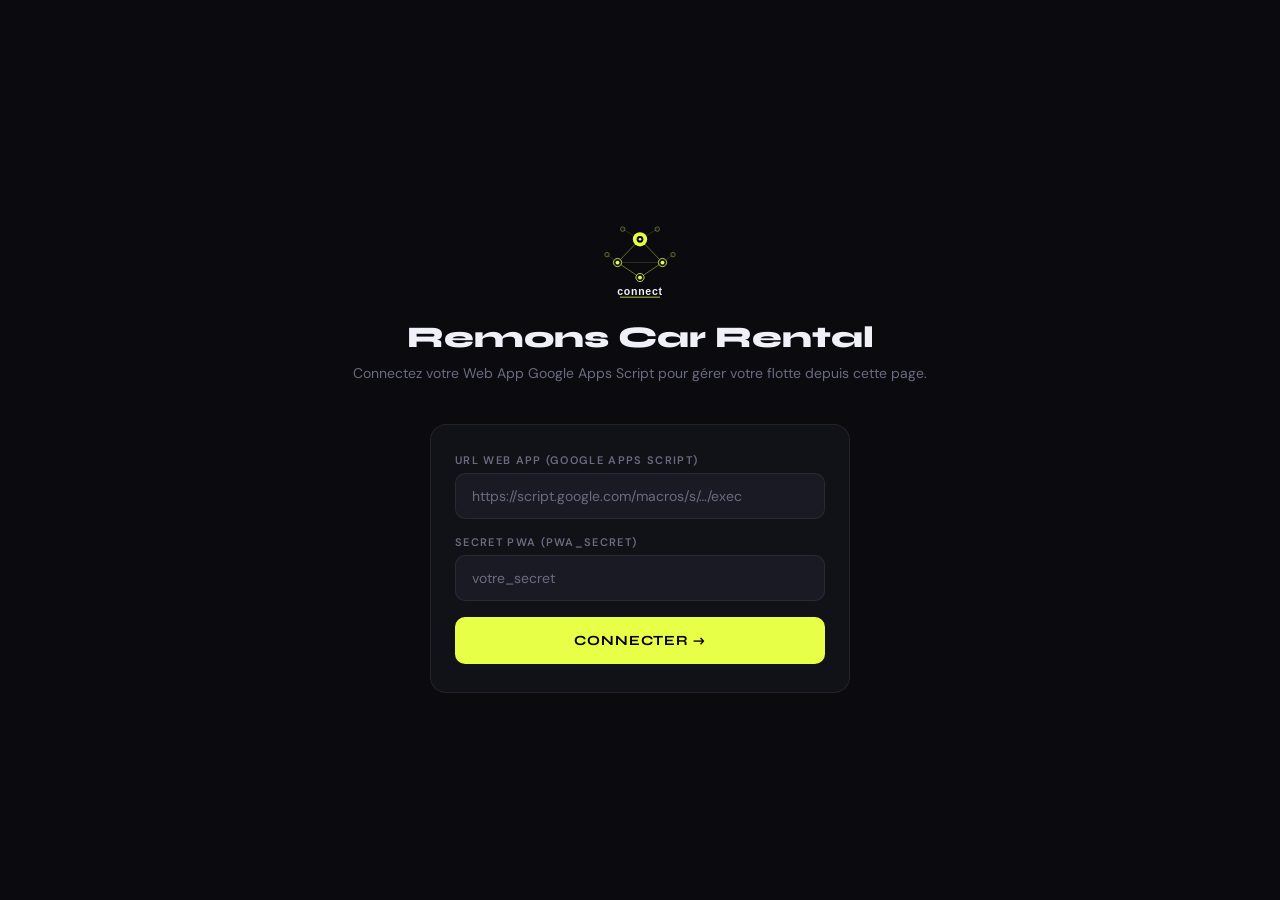
==== commit ab1a4390: "Mise à jour index.html, icon.svg et Code_final.gs — compatibilité PWA" ====
--- a/index.html
+++ b/index.html
@@ -11,7 +11,8 @@
 <title>Remons Car Rental</title>
 
 <link rel="manifest" href="manifest.json">
-<link rel="apple-touch-icon" href="icon.svg">
+<link rel="icon" type="image/svg+xml" href="data:image/svg+xml,%3Csvg xmlns='http://www.w3.org/2000/svg' viewBox='0 0 512 512'%3E%3Crect width='512' height='512' rx='96' fill='%230a0a0f'/%3E%3Cline x1='256' y1='172' x2='136' y2='296' stroke='%23e8ff47' stroke-width='4' stroke-linecap='round' opacity='0.55'/%3E%3Cline x1='256' y1='172' x2='376' y2='296' stroke='%23e8ff47' stroke-width='4' stroke-linecap='round' opacity='0.55'/%3E%3Cline x1='136' y1='296' x2='256' y2='376' stroke='%23e8ff47' stroke-width='4' stroke-linecap='round' opacity='0.55'/%3E%3Cline x1='376' y1='296' x2='256' y2='376' stroke='%23e8ff47' stroke-width='4' stroke-linecap='round' opacity='0.55'/%3E%3Cline x1='136' y1='296' x2='376' y2='296' stroke='%23e8ff47' stroke-width='3' stroke-linecap='round' opacity='0.25'/%3E%3Cline x1='256' y1='172' x2='164' y2='118' stroke='%23e8ff47' stroke-width='2.5' stroke-linecap='round' opacity='0.3'/%3E%3Cline x1='256' y1='172' x2='348' y2='118' stroke='%23e8ff47' stroke-width='2.5' stroke-linecap='round' opacity='0.3'/%3E%3Cline x1='136' y1='296' x2='80' y2='254' stroke='%23e8ff47' stroke-width='2.5' stroke-linecap='round' opacity='0.3'/%3E%3Cline x1='376' y1='296' x2='432' y2='254' stroke='%23e8ff47' stroke-width='2.5' stroke-linecap='round' opacity='0.3'/%3E%3Ccircle cx='164' cy='118' r='12' fill='%231a1a24' stroke='%23e8ff47' stroke-width='3' opacity='0.65'/%3E%3Ccircle cx='348' cy='118' r='12' fill='%231a1a24' stroke='%23e8ff47' stroke-width='3' opacity='0.65'/%3E%3Ccircle cx='80' cy='254' r='12' fill='%231a1a24' stroke='%23e8ff47' stroke-width='3' opacity='0.65'/%3E%3Ccircle cx='432' cy='254' r='12' fill='%231a1a24' stroke='%23e8ff47' stroke-width='3' opacity='0.65'/%3E%3Ccircle cx='136' cy='296' r='22' fill='%231a1a24' stroke='%23e8ff47' stroke-width='4'/%3E%3Ccircle cx='376' cy='296' r='22' fill='%231a1a24' stroke='%23e8ff47' stroke-width='4'/%3E%3Ccircle cx='256' cy='376' r='22' fill='%231a1a24' stroke='%23e8ff47' stroke-width='4'/%3E%3Ccircle cx='136' cy='296' r='10' fill='%23e8ff47'/%3E%3Ccircle cx='376' cy='296' r='10' fill='%23e8ff47'/%3E%3Ccircle cx='256' cy='376' r='10' fill='%23e8ff47'/%3E%3Ccircle cx='256' cy='172' r='38' fill='%23e8ff47'/%3E%3Ccircle cx='256' cy='172' r='18' fill='%230a0a0f'/%3E%3Ccircle cx='256' cy='172' r='7' fill='%23e8ff47'/%3E%3Ctext x='256' y='468' font-family='Arial Black,sans-serif' font-size='56' font-weight='800' fill='%23f0f0f8' text-anchor='middle' letter-spacing='4'%3Econnect%3C/text%3E%3Crect x='148' y='478' width='216' height='4' rx='2' fill='%23e8ff47'/%3E%3C/svg%3E">
+<link rel="apple-touch-icon" href="data:image/svg+xml,%3Csvg xmlns='http://www.w3.org/2000/svg' viewBox='0 0 512 512'%3E%3Crect width='512' height='512' rx='96' fill='%230a0a0f'/%3E%3Cline x1='256' y1='172' x2='136' y2='296' stroke='%23e8ff47' stroke-width='4' stroke-linecap='round' opacity='0.55'/%3E%3Cline x1='256' y1='172' x2='376' y2='296' stroke='%23e8ff47' stroke-width='4' stroke-linecap='round' opacity='0.55'/%3E%3Cline x1='136' y1='296' x2='256' y2='376' stroke='%23e8ff47' stroke-width='4' stroke-linecap='round' opacity='0.55'/%3E%3Cline x1='376' y1='296' x2='256' y2='376' stroke='%23e8ff47' stroke-width='4' stroke-linecap='round' opacity='0.55'/%3E%3Cline x1='136' y1='296' x2='376' y2='296' stroke='%23e8ff47' stroke-width='3' stroke-linecap='round' opacity='0.25'/%3E%3Cline x1='256' y1='172' x2='164' y2='118' stroke='%23e8ff47' stroke-width='2.5' stroke-linecap='round' opacity='0.3'/%3E%3Cline x1='256' y1='172' x2='348' y2='118' stroke='%23e8ff47' stroke-width='2.5' stroke-linecap='round' opacity='0.3'/%3E%3Cline x1='136' y1='296' x2='80' y2='254' stroke='%23e8ff47' stroke-width='2.5' stroke-linecap='round' opacity='0.3'/%3E%3Cline x1='376' y1='296' x2='432' y2='254' stroke='%23e8ff47' stroke-width='2.5' stroke-linecap='round' opacity='0.3'/%3E%3Ccircle cx='164' cy='118' r='12' fill='%231a1a24' stroke='%23e8ff47' stroke-width='3' opacity='0.65'/%3E%3Ccircle cx='348' cy='118' r='12' fill='%231a1a24' stroke='%23e8ff47' stroke-width='3' opacity='0.65'/%3E%3Ccircle cx='80' cy='254' r='12' fill='%231a1a24' stroke='%23e8ff47' stroke-width='3' opacity='0.65'/%3E%3Ccircle cx='432' cy='254' r='12' fill='%231a1a24' stroke='%23e8ff47' stroke-width='3' opacity='0.65'/%3E%3Ccircle cx='136' cy='296' r='22' fill='%231a1a24' stroke='%23e8ff47' stroke-width='4'/%3E%3Ccircle cx='376' cy='296' r='22' fill='%231a1a24' stroke='%23e8ff47' stroke-width='4'/%3E%3Ccircle cx='256' cy='376' r='22' fill='%231a1a24' stroke='%23e8ff47' stroke-width='4'/%3E%3Ccircle cx='136' cy='296' r='10' fill='%23e8ff47'/%3E%3Ccircle cx='376' cy='296' r='10' fill='%23e8ff47'/%3E%3Ccircle cx='256' cy='376' r='10' fill='%23e8ff47'/%3E%3Ccircle cx='256' cy='172' r='38' fill='%23e8ff47'/%3E%3Ccircle cx='256' cy='172' r='18' fill='%230a0a0f'/%3E%3Ccircle cx='256' cy='172' r='7' fill='%23e8ff47'/%3E%3Ctext x='256' y='468' font-family='Arial Black,sans-serif' font-size='56' font-weight='800' fill='%23f0f0f8' text-anchor='middle' letter-spacing='4'%3Econnect%3C/text%3E%3Crect x='148' y='478' width='216' height='4' rx='2' fill='%23e8ff47'/%3E%3C/svg%3E">
 <link rel="preconnect" href="https://fonts.googleapis.com">
 <link href="https://fonts.googleapis.com/css2?family=Syne:wght@400;600;700;800&family=DM+Sans:wght@300;400;500&display=swap" rel="stylesheet">
 
@@ -783,7 +784,33 @@
 
 <!-- ═══════════════════════ SETUP SCREEN ═══════════════════════ -->
 <div id="setup-screen">
-  <div class="setup-logo">🚗 Fleet Manager</div>
+  <svg xmlns="http://www.w3.org/2000/svg" viewBox="0 0 512 512" width="96" height="96" style="margin-bottom:18px;border-radius:22px;flex-shrink:0" aria-label="Connect — Remons Car Rental">
+    <rect width="512" height="512" rx="96" fill="#0a0a0f"/>
+    <line x1="256" y1="172" x2="136" y2="296" stroke="#e8ff47" stroke-width="4" stroke-linecap="round" opacity="0.55"/>
+    <line x1="256" y1="172" x2="376" y2="296" stroke="#e8ff47" stroke-width="4" stroke-linecap="round" opacity="0.55"/>
+    <line x1="136" y1="296" x2="256" y2="376" stroke="#e8ff47" stroke-width="4" stroke-linecap="round" opacity="0.55"/>
+    <line x1="376" y1="296" x2="256" y2="376" stroke="#e8ff47" stroke-width="4" stroke-linecap="round" opacity="0.55"/>
+    <line x1="136" y1="296" x2="376" y2="296" stroke="#e8ff47" stroke-width="3" stroke-linecap="round" opacity="0.25"/>
+    <line x1="256" y1="172" x2="164" y2="118" stroke="#e8ff47" stroke-width="2.5" stroke-linecap="round" opacity="0.3"/>
+    <line x1="256" y1="172" x2="348" y2="118" stroke="#e8ff47" stroke-width="2.5" stroke-linecap="round" opacity="0.3"/>
+    <line x1="136" y1="296" x2="80" y2="254" stroke="#e8ff47" stroke-width="2.5" stroke-linecap="round" opacity="0.3"/>
+    <line x1="376" y1="296" x2="432" y2="254" stroke="#e8ff47" stroke-width="2.5" stroke-linecap="round" opacity="0.3"/>
+    <circle cx="164" cy="118" r="12" fill="#1a1a24" stroke="#e8ff47" stroke-width="3" opacity="0.65"/>
+    <circle cx="348" cy="118" r="12" fill="#1a1a24" stroke="#e8ff47" stroke-width="3" opacity="0.65"/>
+    <circle cx="80" cy="254" r="12" fill="#1a1a24" stroke="#e8ff47" stroke-width="3" opacity="0.65"/>
+    <circle cx="432" cy="254" r="12" fill="#1a1a24" stroke="#e8ff47" stroke-width="3" opacity="0.65"/>
+    <circle cx="136" cy="296" r="22" fill="#1a1a24" stroke="#e8ff47" stroke-width="4"/>
+    <circle cx="376" cy="296" r="22" fill="#1a1a24" stroke="#e8ff47" stroke-width="4"/>
+    <circle cx="256" cy="376" r="22" fill="#1a1a24" stroke="#e8ff47" stroke-width="4"/>
+    <circle cx="136" cy="296" r="10" fill="#e8ff47"/>
+    <circle cx="376" cy="296" r="10" fill="#e8ff47"/>
+    <circle cx="256" cy="376" r="10" fill="#e8ff47"/>
+    <circle cx="256" cy="172" r="38" fill="#e8ff47"/>
+    <circle cx="256" cy="172" r="18" fill="#0a0a0f"/>
+    <circle cx="256" cy="172" r="7" fill="#e8ff47"/>
+    <text x="256" y="468" font-family="Arial Black,sans-serif" font-size="56" font-weight="800" fill="#f0f0f8" text-anchor="middle" letter-spacing="4">connect</text>
+    <rect x="148" y="478" width="216" height="4" rx="2" fill="#e8ff47"/>
+  </svg>
   <div class="setup-title">Remons Car Rental</div>
   <p class="setup-sub">Connectez votre Web App Google Apps Script pour gérer votre flotte depuis cette page.</p>
 
@@ -808,7 +835,34 @@
     <div class="header-top">
       <div class="brand">
         <div class="brand-label">Fleet Manager</div>
-        <div class="brand-name">Remons 🚗</div>
+        <div class="brand-name" style="display:flex;align-items:center;gap:8px;">
+  <svg xmlns="http://www.w3.org/2000/svg" viewBox="0 0 512 512" width="30" height="30" style="border-radius:7px;flex-shrink:0" aria-label="Connect">
+    <rect width="512" height="512" rx="96" fill="#0a0a0f"/>
+    <line x1="256" y1="172" x2="136" y2="296" stroke="#e8ff47" stroke-width="4" stroke-linecap="round" opacity="0.55"/>
+    <line x1="256" y1="172" x2="376" y2="296" stroke="#e8ff47" stroke-width="4" stroke-linecap="round" opacity="0.55"/>
+    <line x1="136" y1="296" x2="256" y2="376" stroke="#e8ff47" stroke-width="4" stroke-linecap="round" opacity="0.55"/>
+    <line x1="376" y1="296" x2="256" y2="376" stroke="#e8ff47" stroke-width="4" stroke-linecap="round" opacity="0.55"/>
+    <line x1="136" y1="296" x2="376" y2="296" stroke="#e8ff47" stroke-width="3" stroke-linecap="round" opacity="0.25"/>
+    <line x1="256" y1="172" x2="164" y2="118" stroke="#e8ff47" stroke-width="2.5" stroke-linecap="round" opacity="0.3"/>
+    <line x1="256" y1="172" x2="348" y2="118" stroke="#e8ff47" stroke-width="2.5" stroke-linecap="round" opacity="0.3"/>
+    <line x1="136" y1="296" x2="80" y2="254" stroke="#e8ff47" stroke-width="2.5" stroke-linecap="round" opacity="0.3"/>
+    <line x1="376" y1="296" x2="432" y2="254" stroke="#e8ff47" stroke-width="2.5" stroke-linecap="round" opacity="0.3"/>
+    <circle cx="164" cy="118" r="12" fill="#1a1a24" stroke="#e8ff47" stroke-width="3" opacity="0.65"/>
+    <circle cx="348" cy="118" r="12" fill="#1a1a24" stroke="#e8ff47" stroke-width="3" opacity="0.65"/>
+    <circle cx="80" cy="254" r="12" fill="#1a1a24" stroke="#e8ff47" stroke-width="3" opacity="0.65"/>
+    <circle cx="432" cy="254" r="12" fill="#1a1a24" stroke="#e8ff47" stroke-width="3" opacity="0.65"/>
+    <circle cx="136" cy="296" r="22" fill="#1a1a24" stroke="#e8ff47" stroke-width="4"/>
+    <circle cx="376" cy="296" r="22" fill="#1a1a24" stroke="#e8ff47" stroke-width="4"/>
+    <circle cx="256" cy="376" r="22" fill="#1a1a24" stroke="#e8ff47" stroke-width="4"/>
+    <circle cx="136" cy="296" r="10" fill="#e8ff47"/>
+    <circle cx="376" cy="296" r="10" fill="#e8ff47"/>
+    <circle cx="256" cy="376" r="10" fill="#e8ff47"/>
+    <circle cx="256" cy="172" r="38" fill="#e8ff47"/>
+    <circle cx="256" cy="172" r="18" fill="#0a0a0f"/>
+    <circle cx="256" cy="172" r="7" fill="#e8ff47"/>
+  </svg>
+  Remons
+</div>
       </div>
       <div class="header-actions">
         <button class="icon-btn" onclick="syncNow()" title="Sync GitHub">
@@ -1088,12 +1142,14 @@
 }
 
 async function apiPost(body) {
+  // Google Apps Script ne supporte pas POST avec JSON depuis une PWA (CORS sur redirections).
+  // On encode le payload en base64 et on l'envoie via GET.
   body.pwa_secret = API_SECRET;
-  const res = await fetch(API_URL, {
-    method: 'POST',
-    headers: { 'Content-Type': 'application/json' },
-    body: JSON.stringify(body),
-  });
+  const payload = btoa(unescape(encodeURIComponent(JSON.stringify(body))));
+  const url = new URL(API_URL);
+  url.searchParams.set('payload', payload);
+  url.searchParams.set('pwa_secret', API_SECRET);
+  const res = await fetch(url.toString());
   if (!res.ok) throw new Error('HTTP ' + res.status);
   return res.json();
 }
@@ -1393,4 +1449,4 @@
 }
 </script>
 </body>
-</html>
+</html>
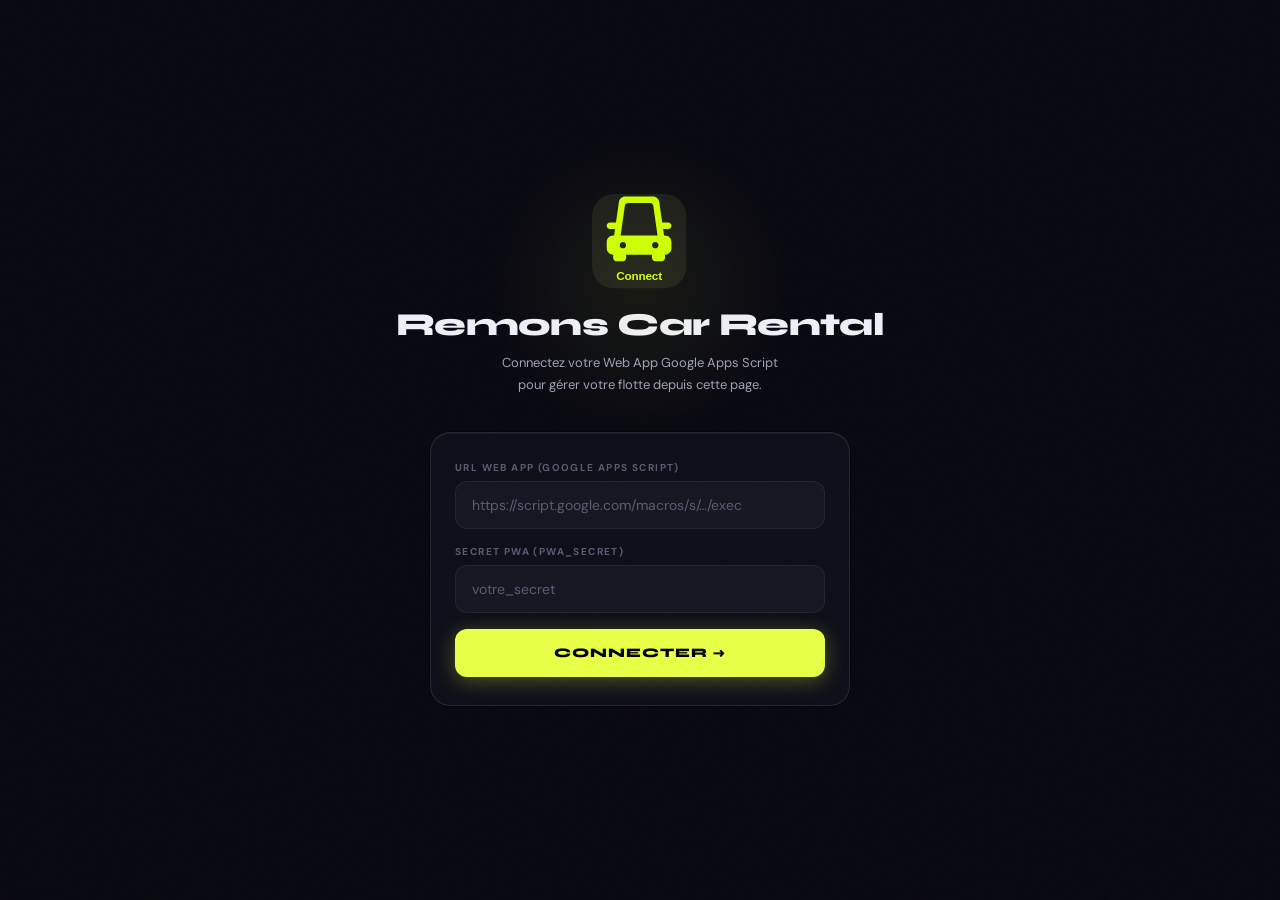
==== commit fc3f78de: "Passe au logo officiel Connect (icône caddie + texte) dans index.html, manifest.json et icon.svg" ====
--- a/index.html
+++ b/index.html
@@ -11,24 +11,29 @@
 <title>Remons Car Rental</title>
 
 <link rel="manifest" href="manifest.json">
-<link rel="icon" type="image/svg+xml" href="data:image/svg+xml,%3Csvg xmlns='http://www.w3.org/2000/svg' viewBox='0 0 512 512'%3E%3Crect width='512' height='512' rx='96' fill='%230a0a0f'/%3E%3Cline x1='256' y1='172' x2='136' y2='296' stroke='%23e8ff47' stroke-width='4' stroke-linecap='round' opacity='0.55'/%3E%3Cline x1='256' y1='172' x2='376' y2='296' stroke='%23e8ff47' stroke-width='4' stroke-linecap='round' opacity='0.55'/%3E%3Cline x1='136' y1='296' x2='256' y2='376' stroke='%23e8ff47' stroke-width='4' stroke-linecap='round' opacity='0.55'/%3E%3Cline x1='376' y1='296' x2='256' y2='376' stroke='%23e8ff47' stroke-width='4' stroke-linecap='round' opacity='0.55'/%3E%3Cline x1='136' y1='296' x2='376' y2='296' stroke='%23e8ff47' stroke-width='3' stroke-linecap='round' opacity='0.25'/%3E%3Cline x1='256' y1='172' x2='164' y2='118' stroke='%23e8ff47' stroke-width='2.5' stroke-linecap='round' opacity='0.3'/%3E%3Cline x1='256' y1='172' x2='348' y2='118' stroke='%23e8ff47' stroke-width='2.5' stroke-linecap='round' opacity='0.3'/%3E%3Cline x1='136' y1='296' x2='80' y2='254' stroke='%23e8ff47' stroke-width='2.5' stroke-linecap='round' opacity='0.3'/%3E%3Cline x1='376' y1='296' x2='432' y2='254' stroke='%23e8ff47' stroke-width='2.5' stroke-linecap='round' opacity='0.3'/%3E%3Ccircle cx='164' cy='118' r='12' fill='%231a1a24' stroke='%23e8ff47' stroke-width='3' opacity='0.65'/%3E%3Ccircle cx='348' cy='118' r='12' fill='%231a1a24' stroke='%23e8ff47' stroke-width='3' opacity='0.65'/%3E%3Ccircle cx='80' cy='254' r='12' fill='%231a1a24' stroke='%23e8ff47' stroke-width='3' opacity='0.65'/%3E%3Ccircle cx='432' cy='254' r='12' fill='%231a1a24' stroke='%23e8ff47' stroke-width='3' opacity='0.65'/%3E%3Ccircle cx='136' cy='296' r='22' fill='%231a1a24' stroke='%23e8ff47' stroke-width='4'/%3E%3Ccircle cx='376' cy='296' r='22' fill='%231a1a24' stroke='%23e8ff47' stroke-width='4'/%3E%3Ccircle cx='256' cy='376' r='22' fill='%231a1a24' stroke='%23e8ff47' stroke-width='4'/%3E%3Ccircle cx='136' cy='296' r='10' fill='%23e8ff47'/%3E%3Ccircle cx='376' cy='296' r='10' fill='%23e8ff47'/%3E%3Ccircle cx='256' cy='376' r='10' fill='%23e8ff47'/%3E%3Ccircle cx='256' cy='172' r='38' fill='%23e8ff47'/%3E%3Ccircle cx='256' cy='172' r='18' fill='%230a0a0f'/%3E%3Ccircle cx='256' cy='172' r='7' fill='%23e8ff47'/%3E%3Ctext x='256' y='468' font-family='Arial Black,sans-serif' font-size='56' font-weight='800' fill='%23f0f0f8' text-anchor='middle' letter-spacing='4'%3Econnect%3C/text%3E%3Crect x='148' y='478' width='216' height='4' rx='2' fill='%23e8ff47'/%3E%3C/svg%3E">
-<link rel="apple-touch-icon" href="data:image/svg+xml,%3Csvg xmlns='http://www.w3.org/2000/svg' viewBox='0 0 512 512'%3E%3Crect width='512' height='512' rx='96' fill='%230a0a0f'/%3E%3Cline x1='256' y1='172' x2='136' y2='296' stroke='%23e8ff47' stroke-width='4' stroke-linecap='round' opacity='0.55'/%3E%3Cline x1='256' y1='172' x2='376' y2='296' stroke='%23e8ff47' stroke-width='4' stroke-linecap='round' opacity='0.55'/%3E%3Cline x1='136' y1='296' x2='256' y2='376' stroke='%23e8ff47' stroke-width='4' stroke-linecap='round' opacity='0.55'/%3E%3Cline x1='376' y1='296' x2='256' y2='376' stroke='%23e8ff47' stroke-width='4' stroke-linecap='round' opacity='0.55'/%3E%3Cline x1='136' y1='296' x2='376' y2='296' stroke='%23e8ff47' stroke-width='3' stroke-linecap='round' opacity='0.25'/%3E%3Cline x1='256' y1='172' x2='164' y2='118' stroke='%23e8ff47' stroke-width='2.5' stroke-linecap='round' opacity='0.3'/%3E%3Cline x1='256' y1='172' x2='348' y2='118' stroke='%23e8ff47' stroke-width='2.5' stroke-linecap='round' opacity='0.3'/%3E%3Cline x1='136' y1='296' x2='80' y2='254' stroke='%23e8ff47' stroke-width='2.5' stroke-linecap='round' opacity='0.3'/%3E%3Cline x1='376' y1='296' x2='432' y2='254' stroke='%23e8ff47' stroke-width='2.5' stroke-linecap='round' opacity='0.3'/%3E%3Ccircle cx='164' cy='118' r='12' fill='%231a1a24' stroke='%23e8ff47' stroke-width='3' opacity='0.65'/%3E%3Ccircle cx='348' cy='118' r='12' fill='%231a1a24' stroke='%23e8ff47' stroke-width='3' opacity='0.65'/%3E%3Ccircle cx='80' cy='254' r='12' fill='%231a1a24' stroke='%23e8ff47' stroke-width='3' opacity='0.65'/%3E%3Ccircle cx='432' cy='254' r='12' fill='%231a1a24' stroke='%23e8ff47' stroke-width='3' opacity='0.65'/%3E%3Ccircle cx='136' cy='296' r='22' fill='%231a1a24' stroke='%23e8ff47' stroke-width='4'/%3E%3Ccircle cx='376' cy='296' r='22' fill='%231a1a24' stroke='%23e8ff47' stroke-width='4'/%3E%3Ccircle cx='256' cy='376' r='22' fill='%231a1a24' stroke='%23e8ff47' stroke-width='4'/%3E%3Ccircle cx='136' cy='296' r='10' fill='%23e8ff47'/%3E%3Ccircle cx='376' cy='296' r='10' fill='%23e8ff47'/%3E%3Ccircle cx='256' cy='376' r='10' fill='%23e8ff47'/%3E%3Ccircle cx='256' cy='172' r='38' fill='%23e8ff47'/%3E%3Ccircle cx='256' cy='172' r='18' fill='%230a0a0f'/%3E%3Ccircle cx='256' cy='172' r='7' fill='%23e8ff47'/%3E%3Ctext x='256' y='468' font-family='Arial Black,sans-serif' font-size='56' font-weight='800' fill='%23f0f0f8' text-anchor='middle' letter-spacing='4'%3Econnect%3C/text%3E%3Crect x='148' y='478' width='216' height='4' rx='2' fill='%23e8ff47'/%3E%3C/svg%3E">
+<link rel="icon" type="image/svg+xml" href="icon.svg">
+<link rel="apple-touch-icon" href="icon.svg">
 <link rel="preconnect" href="https://fonts.googleapis.com">
-<link href="https://fonts.googleapis.com/css2?family=Syne:wght@400;600;700;800&family=DM+Sans:wght@300;400;500&display=swap" rel="stylesheet">
+<link href="https://fonts.googleapis.com/css2?family=Syne:wght@400;600;700;800&family=DM+Sans:ital,opsz,wght@0,9..40,300;0,9..40,400;0,9..40,500;1,9..40,300&display=swap" rel="stylesheet">
 
 <style>
   /* ── Reset & Base ─────────────────────────────────────────── */
   *, *::before, *::after { box-sizing: border-box; margin: 0; padding: 0; }
 
   :root {
-    --bg:        #0a0a0f;
-    --bg2:       #111118;
-    --bg3:       #1a1a24;
-    --border:    rgba(255,255,255,0.07);
+    --bg:        #080810;
+    --bg2:       #0e0e18;
+    --bg3:       #161620;
+    --bg4:       #1e1e2c;
+    --border:    rgba(255,255,255,0.06);
+    --border2:   rgba(255,255,255,0.10);
     --accent:    #e8ff47;
+    --accent-dim: rgba(232,255,71,0.12);
+    --accent-glow: rgba(232,255,71,0.25);
     --accent2:   #ff6b35;
-    --text:      #f0f0f8;
-    --muted:     #6b6b80;
+    --text:      #eeeef8;
+    --text2:     #a0a0b8;
+    --muted:     #5a5a72;
     --danger:    #ff4757;
     --success:   #2ed573;
     --card-h:    160px;
@@ -36,8 +41,10 @@
     --safe-bot:  env(safe-area-inset-bottom, 0px);
     --font-head: 'Syne', sans-serif;
     --font-body: 'DM Sans', sans-serif;
-    --radius:    16px;
-    --shadow:    0 8px 32px rgba(0,0,0,0.5);
+    --radius:    18px;
+    --radius-sm: 12px;
+    --shadow:    0 8px 40px rgba(0,0,0,0.6);
+    --shadow-accent: 0 0 24px rgba(232,255,71,0.15);
   }
 
   html { height: 100%; }
@@ -49,6 +56,17 @@
     height: 100%;
     overflow: hidden;
     -webkit-font-smoothing: antialiased;
+  }
+
+  /* Subtle noise texture overlay */
+  body::before {
+    content: '';
+    position: fixed;
+    inset: 0;
+    background-image: url("data:image/svg+xml,%3Csvg viewBox='0 0 256 256' xmlns='http://www.w3.org/2000/svg'%3E%3Cfilter id='noise'%3E%3CfeTurbulence type='fractalNoise' baseFrequency='0.9' numOctaves='4' stitchTiles='stitch'/%3E%3C/filter%3E%3Crect width='100%25' height='100%25' filter='url(%23noise)' opacity='0.03'/%3E%3C/svg%3E");
+    pointer-events: none;
+    z-index: 9999;
+    opacity: 0.4;
   }
 
   /* ── App Shell ─────────────────────────────────────────────── */
@@ -69,102 +87,126 @@
     z-index: 1000;
     padding: 32px 24px;
     gap: 0;
+    overflow: hidden;
+  }
+
+  /* Radial glow behind logo */
+  #setup-screen::after {
+    content: '';
+    position: absolute;
+    top: 15%;
+    left: 50%;
+    transform: translateX(-50%);
+    width: 300px;
+    height: 300px;
+    background: radial-gradient(ellipse, rgba(232,255,71,0.07) 0%, transparent 70%);
+    pointer-events: none;
+    border-radius: 50%;
   }
 
   .setup-logo {
     font-family: var(--font-head);
-    font-size: 13px;
+    font-size: 11px;
     font-weight: 700;
-    letter-spacing: 0.25em;
+    letter-spacing: 0.3em;
     color: var(--accent);
     text-transform: uppercase;
     margin-bottom: 12px;
+    opacity: 0.8;
   }
 
   .setup-title {
     font-family: var(--font-head);
-    font-size: 30px;
+    font-size: 32px;
     font-weight: 800;
-    line-height: 1.1;
+    line-height: 1.05;
     text-align: center;
-    margin-bottom: 8px;
+    margin-bottom: 10px;
+    letter-spacing: -0.02em;
   }
 
   .setup-sub {
-    color: var(--muted);
-    font-size: 14px;
+    color: var(--text2);
+    font-size: 13px;
     text-align: center;
-    margin-bottom: 40px;
-    line-height: 1.6;
+    margin-bottom: 36px;
+    line-height: 1.7;
+    max-width: 280px;
   }
 
   .setup-card {
     background: var(--bg2);
-    border: 1px solid var(--border);
-    border-radius: var(--radius);
+    border: 1px solid var(--border2);
+    border-radius: 20px;
     padding: 28px 24px;
     width: 100%;
     max-width: 420px;
     display: flex;
     flex-direction: column;
     gap: 16px;
+    box-shadow: 0 0 0 1px rgba(0,0,0,0.5), inset 0 1px 0 rgba(255,255,255,0.04);
   }
 
   .setup-label {
-    font-size: 11px;
-    font-weight: 600;
-    letter-spacing: 0.12em;
+    font-size: 10px;
+    font-weight: 700;
+    letter-spacing: 0.14em;
     text-transform: uppercase;
     color: var(--muted);
-    margin-bottom: 6px;
+    margin-bottom: 7px;
   }
 
   .setup-input {
     width: 100%;
     background: var(--bg3);
     border: 1px solid var(--border);
-    border-radius: 10px;
+    border-radius: var(--radius-sm);
     color: var(--text);
     font-family: var(--font-body);
     font-size: 14px;
-    padding: 13px 16px;
+    padding: 14px 16px;
     outline: none;
-    transition: border-color 0.2s;
+    transition: border-color 0.2s, box-shadow 0.2s;
     -webkit-appearance: none;
   }
-  .setup-input:focus { border-color: var(--accent); }
+  .setup-input:focus {
+    border-color: rgba(232,255,71,0.5);
+    box-shadow: 0 0 0 3px rgba(232,255,71,0.08);
+  }
   .setup-input::placeholder { color: var(--muted); }
 
   .btn-primary {
     background: var(--accent);
     color: #000;
     font-family: var(--font-head);
-    font-size: 14px;
-    font-weight: 700;
-    letter-spacing: 0.06em;
+    font-size: 13px;
+    font-weight: 800;
+    letter-spacing: 0.08em;
     text-transform: uppercase;
     border: none;
-    border-radius: 10px;
-    padding: 15px 24px;
+    border-radius: var(--radius-sm);
+    padding: 16px 24px;
     cursor: pointer;
     width: 100%;
-    transition: opacity 0.15s, transform 0.1s;
+    transition: opacity 0.15s, transform 0.1s, box-shadow 0.2s;
     -webkit-tap-highlight-color: transparent;
-  }
-  .btn-primary:active { opacity: 0.85; transform: scale(0.98); }
+    box-shadow: 0 4px 20px rgba(232,255,71,0.3);
+  }
+  .btn-primary:active { opacity: 0.85; transform: scale(0.98); box-shadow: 0 2px 10px rgba(232,255,71,0.2); }
 
   /* ── Header ────────────────────────────────────────────────── */
   #header {
-    padding: calc(var(--safe-top) + 16px) 20px 0;
+    padding: calc(var(--safe-top) + 16px) 18px 0;
     flex-shrink: 0;
     background: var(--bg);
+    border-bottom: 1px solid var(--border);
   }
 
   .header-top {
     display: flex;
     align-items: center;
     justify-content: space-between;
-    margin-bottom: 20px;
+    margin-bottom: 18px;
   }
 
   .brand {
@@ -173,19 +215,21 @@
   }
 
   .brand-label {
-    font-size: 10px;
+    font-size: 9px;
     font-weight: 700;
-    letter-spacing: 0.22em;
+    letter-spacing: 0.28em;
     text-transform: uppercase;
     color: var(--accent);
-    margin-bottom: 2px;
+    margin-bottom: 3px;
+    opacity: 0.9;
   }
 
   .brand-name {
     font-family: var(--font-head);
-    font-size: 22px;
+    font-size: 21px;
     font-weight: 800;
     line-height: 1;
+    letter-spacing: -0.01em;
   }
 
   .header-actions {
@@ -194,24 +238,24 @@
   }
 
   .icon-btn {
-    width: 40px; height: 40px;
+    width: 38px; height: 38px;
     background: var(--bg2);
-    border: 1px solid var(--border);
-    border-radius: 12px;
+    border: 1px solid var(--border2);
+    border-radius: var(--radius-sm);
     display: flex; align-items: center; justify-content: center;
     cursor: pointer;
-    transition: background 0.15s, transform 0.1s;
+    transition: background 0.15s, transform 0.1s, border-color 0.15s;
     -webkit-tap-highlight-color: transparent;
     flex-shrink: 0;
   }
-  .icon-btn:active { background: var(--bg3); transform: scale(0.93); }
-  .icon-btn svg { width: 18px; height: 18px; }
+  .icon-btn:active { background: var(--bg3); transform: scale(0.91); border-color: rgba(232,255,71,0.2); }
+  .icon-btn svg { width: 16px; height: 16px; color: var(--text2); }
 
   /* ── Stats Row ─────────────────────────────────────────────── */
   .stats-row {
     display: flex;
-    gap: 10px;
-    margin: 0 0 16px;
+    gap: 8px;
+    margin: 0 0 14px;
     overflow-x: auto;
     -webkit-overflow-scrolling: touch;
     scrollbar-width: none;
@@ -222,40 +266,72 @@
   .stat-chip {
     background: var(--bg2);
     border: 1px solid var(--border);
-    border-radius: 10px;
+    border-radius: var(--radius-sm);
     padding: 10px 14px;
     flex-shrink: 0;
     display: flex;
     flex-direction: column;
-    gap: 2px;
+    gap: 3px;
+    position: relative;
+    overflow: hidden;
+  }
+
+  .stat-chip::before {
+    content: '';
+    position: absolute;
+    bottom: 0; left: 0; right: 0;
+    height: 1px;
+    background: linear-gradient(90deg, transparent, rgba(232,255,71,0.3), transparent);
   }
 
   .stat-val {
     font-family: var(--font-head);
-    font-size: 20px;
+    font-size: 18px;
     font-weight: 800;
     line-height: 1;
     color: var(--accent);
   }
 
   .stat-lbl {
+    font-size: 9px;
+    color: var(--muted);
+    text-transform: uppercase;
+    letter-spacing: 0.1em;
+    font-weight: 600;
+  }
+
+  /* ── Sync badge ────────────────────────────────────────────── */
+  .sync-badge {
+    display: flex;
+    align-items: center;
+    gap: 6px;
     font-size: 10px;
     color: var(--muted);
-    text-transform: uppercase;
-    letter-spacing: 0.08em;
-    font-weight: 600;
-  }
+    margin-bottom: 12px;
+    letter-spacing: 0.02em;
+  }
+  .sync-dot {
+    width: 5px; height: 5px;
+    border-radius: 50%;
+    background: var(--success);
+    flex-shrink: 0;
+  }
+  .sync-dot.syncing {
+    background: var(--accent);
+    animation: pulse 1s ease infinite;
+    box-shadow: 0 0 6px rgba(232,255,71,0.5);
+  }
+  @keyframes pulse { 0%,100%{opacity:1} 50%{opacity:0.3} }
 
   /* ── Tab Bar ───────────────────────────────────────────────── */
   .tab-bar {
     display: flex;
-    gap: 4px;
-    margin-bottom: 0;
+    gap: 3px;
     background: var(--bg2);
     border: 1px solid var(--border);
-    border-radius: 12px;
+    border-radius: var(--radius-sm);
     padding: 4px;
-    margin-bottom: 16px;
+    margin-bottom: 0;
   }
 
   .tab-btn {
@@ -265,32 +341,36 @@
     border-radius: 9px;
     color: var(--muted);
     font-family: var(--font-body);
-    font-size: 12px;
+    font-size: 11px;
     font-weight: 500;
     padding: 8px 6px;
     cursor: pointer;
-    transition: all 0.18s;
+    transition: all 0.2s;
     -webkit-tap-highlight-color: transparent;
     display: flex;
     align-items: center;
     justify-content: center;
     gap: 5px;
+    letter-spacing: 0.01em;
   }
 
   .tab-btn.active {
     background: var(--accent);
     color: #000;
     font-weight: 700;
-  }
-
-  .tab-btn svg { width: 14px; height: 14px; }
+    box-shadow: 0 2px 8px rgba(232,255,71,0.25);
+  }
+
+  .tab-btn svg { width: 13px; height: 13px; }
+
+
 
   /* ── Scroll Container ──────────────────────────────────────── */
   #content {
     flex: 1;
     overflow-y: auto;
     -webkit-overflow-scrolling: touch;
-    padding: 0 20px;
+    padding: 16px 18px;
     padding-bottom: calc(var(--safe-bot) + 100px);
     scrollbar-width: none;
   }
@@ -301,26 +381,35 @@
     background: var(--bg2);
     border: 1px solid var(--border);
     border-radius: var(--radius);
-    padding: 16px;
-    margin-bottom: 12px;
+    padding: 0;
+    margin-bottom: 10px;
     position: relative;
     overflow: hidden;
-    transition: transform 0.15s;
-    animation: slideUp 0.3s ease both;
-  }
+    transition: transform 0.15s, border-color 0.2s;
+    animation: slideUp 0.35s ease both;
+    box-shadow: 0 2px 16px rgba(0,0,0,0.3);
+  }
+
+  .car-card:active { transform: scale(0.99); }
 
   @keyframes slideUp {
-    from { opacity: 0; transform: translateY(16px); }
+    from { opacity: 0; transform: translateY(18px); }
     to   { opacity: 1; transform: translateY(0); }
   }
 
+  /* Top accent stripe */
   .car-card::before {
     content: '';
     position: absolute;
     left: 0; top: 0; bottom: 0;
-    width: 3px;
-    background: var(--accent);
-    border-radius: 3px 0 0 3px;
+    width: 2px;
+    background: linear-gradient(180deg, var(--accent), transparent);
+    border-radius: 2px 0 0 2px;
+    z-index: 1;
+  }
+
+  .car-card-body {
+    padding: 14px 16px 12px 18px;
   }
 
   .car-card-top {
@@ -328,57 +417,70 @@
     align-items: flex-start;
     justify-content: space-between;
     margin-bottom: 10px;
+    gap: 8px;
   }
 
   .car-name {
     font-family: var(--font-head);
-    font-size: 17px;
+    font-size: 16px;
     font-weight: 700;
     line-height: 1.2;
     flex: 1;
-    padding-right: 8px;
+    letter-spacing: -0.01em;
+  }
+
+  .car-price-block {
+    text-align: right;
+    flex-shrink: 0;
   }
 
   .car-price {
     font-family: var(--font-head);
-    font-size: 18px;
+    font-size: 17px;
     font-weight: 800;
     color: var(--accent);
     white-space: nowrap;
+    line-height: 1;
   }
 
   .car-price span {
-    font-size: 11px;
-    font-weight: 500;
+    font-size: 10px;
+    font-weight: 400;
     color: var(--muted);
     display: block;
     text-align: right;
+    margin-top: 2px;
+    font-family: var(--font-body);
   }
 
   .car-badges {
     display: flex;
     flex-wrap: wrap;
-    gap: 6px;
+    gap: 5px;
     margin-bottom: 12px;
   }
 
   .badge {
     background: var(--bg3);
     border: 1px solid var(--border);
-    border-radius: 6px;
-    padding: 4px 8px;
-    font-size: 11px;
-    color: var(--muted);
+    border-radius: 7px;
+    padding: 3px 8px;
+    font-size: 10px;
+    color: var(--text2);
     display: flex;
     align-items: center;
-    gap: 4px;
-  }
-
-  .badge b { color: var(--text); font-weight: 500; }
+    gap: 3px;
+    font-weight: 500;
+  }
+
+  .badge b { color: var(--text); font-weight: 600; }
 
   .car-actions {
     display: flex;
-    gap: 8px;
+    gap: 6px;
+    padding: 10px 16px 12px 18px;
+    border-top: 1px solid var(--border);
+    background: rgba(0,0,0,0.15);
   }
 
   .btn-edit, .btn-delete {
@@ -387,31 +489,33 @@
     border-radius: 9px;
     padding: 9px;
     font-family: var(--font-body);
-    font-size: 12px;
+    font-size: 11px;
     font-weight: 600;
     cursor: pointer;
     display: flex;
     align-items: center;
     justify-content: center;
     gap: 5px;
-    transition: opacity 0.15s, transform 0.1s;
+    transition: opacity 0.15s, transform 0.1s, background 0.15s;
     -webkit-tap-highlight-color: transparent;
+    letter-spacing: 0.02em;
   }
 
   .btn-edit {
-    background: rgba(232,255,71,0.12);
+    background: var(--accent-dim);
     color: var(--accent);
-    border: 1px solid rgba(232,255,71,0.2);
-  }
+    border: 1px solid rgba(232,255,71,0.18);
+  }
+  .btn-edit:active { opacity: 0.7; transform: scale(0.96); background: rgba(232,255,71,0.18); }
 
   .btn-delete {
-    background: rgba(255,71,87,0.1);
+    background: rgba(255,71,87,0.08);
     color: var(--danger);
-    border: 1px solid rgba(255,71,87,0.2);
-  }
-
-  .btn-edit:active, .btn-delete:active { opacity: 0.7; transform: scale(0.96); }
-  .btn-edit svg, .btn-delete svg { width: 13px; height: 13px; }
+    border: 1px solid rgba(255,71,87,0.15);
+  }
+  .btn-delete:active { opacity: 0.7; transform: scale(0.96); }
+
+  .btn-edit svg, .btn-delete svg { width: 12px; height: 12px; }
 
   /* ── Empty State ───────────────────────────────────────────── */
   .empty-state {
@@ -419,46 +523,64 @@
     flex-direction: column;
     align-items: center;
     justify-content: center;
-    padding: 60px 20px;
+    padding: 64px 20px;
     text-align: center;
-    gap: 12px;
-  }
-
-  .empty-icon { font-size: 48px; }
+    gap: 10px;
+  }
+
+  .empty-icon {
+    font-size: 44px;
+    margin-bottom: 4px;
+    filter: grayscale(0.3);
+  }
 
   .empty-title {
     font-family: var(--font-head);
-    font-size: 18px;
+    font-size: 17px;
     font-weight: 700;
-  }
-
-  .empty-sub { color: var(--muted); font-size: 13px; line-height: 1.6; }
+    letter-spacing: -0.01em;
+  }
+
+  .empty-sub {
+    color: var(--muted);
+    font-size: 13px;
+    line-height: 1.65;
+    max-width: 240px;
+  }
 
   /* ── Floating Add Button ───────────────────────────────────── */
   #fab {
     position: fixed;
-    bottom: calc(var(--safe-bot) + 32px);
-    right: 20px;
-    width: 56px; height: 56px;
+    bottom: calc(var(--safe-bot) + 28px);
+    right: 18px;
+    height: 52px;
+    padding: 0 20px 0 16px;
     background: var(--accent);
     border: none;
-    border-radius: 50%;
+    border-radius: 26px;
     cursor: pointer;
     display: flex; align-items: center; justify-content: center;
-    box-shadow: 0 4px 20px rgba(232,255,71,0.35);
+    gap: 8px;
+    box-shadow: 0 4px 24px rgba(232,255,71,0.4), 0 0 40px rgba(232,255,71,0.1);
     transition: transform 0.2s, box-shadow 0.2s;
     z-index: 100;
     -webkit-tap-highlight-color: transparent;
-  }
-  #fab:active { transform: scale(0.9); box-shadow: 0 2px 10px rgba(232,255,71,0.2); }
-  #fab svg { width: 24px; height: 24px; color: #000; }
+    font-family: var(--font-head);
+    font-size: 12px;
+    font-weight: 800;
+    letter-spacing: 0.06em;
+    text-transform: uppercase;
+    color: #000;
+  }
+  #fab:active { transform: scale(0.92); box-shadow: 0 2px 12px rgba(232,255,71,0.25); }
+  #fab svg { width: 20px; height: 20px; color: #000; }
 
   /* ── Modal ─────────────────────────────────────────────────── */
   .modal-overlay {
     position: fixed; inset: 0;
-    background: rgba(0,0,0,0.75);
-    backdrop-filter: blur(4px);
-    -webkit-backdrop-filter: blur(4px);
+    background: rgba(0,0,0,0.8);
+    backdrop-filter: blur(8px);
+    -webkit-backdrop-filter: blur(8px);
     z-index: 200;
     display: flex;
     align-items: flex-end;
@@ -474,7 +596,7 @@
 
   .modal {
     background: var(--bg2);
-    border: 1px solid var(--border);
+    border: 1px solid var(--border2);
     border-radius: 24px 24px 0 0;
     padding: 24px 20px calc(var(--safe-bot) + 24px);
     width: 100%;
@@ -483,6 +605,7 @@
     transform: translateY(100%);
     transition: transform 0.3s cubic-bezier(0.34, 1.56, 0.64, 1);
     -webkit-overflow-scrolling: touch;
+    box-shadow: 0 -8px 40px rgba(0,0,0,0.5);
   }
 
   .modal-overlay.open .modal {
@@ -490,47 +613,51 @@
   }
 
   .modal-handle {
-    width: 36px; height: 4px;
-    background: var(--border);
+    width: 32px; height: 3px;
+    background: var(--bg4);
     border-radius: 2px;
-    margin: 0 auto 20px;
+    margin: 0 auto 22px;
   }
 
   .modal-title {
     font-family: var(--font-head);
-    font-size: 20px;
+    font-size: 19px;
     font-weight: 800;
     margin-bottom: 20px;
+    letter-spacing: -0.01em;
   }
 
   .form-group { margin-bottom: 14px; }
 
   .form-label {
     display: block;
-    font-size: 11px;
+    font-size: 10px;
     font-weight: 700;
-    letter-spacing: 0.1em;
+    letter-spacing: 0.12em;
     text-transform: uppercase;
     color: var(--muted);
-    margin-bottom: 6px;
+    margin-bottom: 7px;
   }
 
   .form-input, .form-select {
     width: 100%;
     background: var(--bg3);
     border: 1px solid var(--border);
-    border-radius: 10px;
+    border-radius: var(--radius-sm);
     color: var(--text);
     font-family: var(--font-body);
     font-size: 15px;
     padding: 13px 16px;
     outline: none;
-    transition: border-color 0.2s;
+    transition: border-color 0.2s, box-shadow 0.2s;
     -webkit-appearance: none;
   }
-  .form-input:focus, .form-select:focus { border-color: var(--accent); }
+  .form-input:focus, .form-select:focus {
+    border-color: rgba(232,255,71,0.5);
+    box-shadow: 0 0 0 3px rgba(232,255,71,0.07);
+  }
   .form-input::placeholder { color: var(--muted); }
-  .form-select { background-image: url("data:image/svg+xml,%3Csvg xmlns='http://www.w3.org/2000/svg' viewBox='0 0 24 24' fill='none' stroke='%236b6b80' stroke-width='2'%3E%3Cpolyline points='6 9 12 15 18 9'/%3E%3C/svg%3E"); background-repeat: no-repeat; background-position: right 12px center; background-size: 16px; padding-right: 36px; }
+  .form-select { background-image: url("data:image/svg+xml,%3Csvg xmlns='http://www.w3.org/2000/svg' viewBox='0 0 24 24' fill='none' stroke='%235a5a72' stroke-width='2'%3E%3Cpolyline points='6 9 12 15 18 9'/%3E%3C/svg%3E"); background-repeat: no-repeat; background-position: right 12px center; background-size: 16px; padding-right: 36px; }
 
   .form-row { display: flex; gap: 10px; }
   .form-row .form-group { flex: 1; }
@@ -545,44 +672,47 @@
     flex: 1;
     background: var(--bg3);
     border: 1px solid var(--border);
-    border-radius: 10px;
-    color: var(--text);
+    border-radius: var(--radius-sm);
+    color: var(--text2);
     font-family: var(--font-head);
-    font-size: 13px;
+    font-size: 12px;
     font-weight: 700;
     padding: 14px;
     cursor: pointer;
     -webkit-tap-highlight-color: transparent;
+    letter-spacing: 0.04em;
+    text-transform: uppercase;
   }
 
   .btn-save {
     flex: 2;
     background: var(--accent);
     border: none;
-    border-radius: 10px;
+    border-radius: var(--radius-sm);
     color: #000;
     font-family: var(--font-head);
-    font-size: 13px;
+    font-size: 12px;
     font-weight: 800;
-    letter-spacing: 0.06em;
+    letter-spacing: 0.08em;
     text-transform: uppercase;
     padding: 14px;
     cursor: pointer;
-    transition: opacity 0.15s;
+    transition: opacity 0.15s, box-shadow 0.15s;
     -webkit-tap-highlight-color: transparent;
-  }
-  .btn-save:active { opacity: 0.8; }
+    box-shadow: 0 4px 16px rgba(232,255,71,0.25);
+  }
+  .btn-save:active { opacity: 0.8; box-shadow: none; }
 
   /* ── Toast ─────────────────────────────────────────────────── */
   #toast {
     position: fixed;
-    bottom: calc(var(--safe-bot) + 24px);
-    left: 50%; transform: translateX(-50%) translateY(20px);
+    bottom: calc(var(--safe-bot) + 28px);
+    left: 50%; transform: translateX(-50%) translateY(16px);
     background: var(--bg3);
-    border: 1px solid var(--border);
+    border: 1px solid var(--border2);
     border-radius: 999px;
-    padding: 12px 20px;
-    font-size: 13px;
+    padding: 11px 20px;
+    font-size: 12px;
     font-weight: 500;
     white-space: nowrap;
     z-index: 500;
@@ -591,50 +721,33 @@
     pointer-events: none;
     max-width: calc(100vw - 40px);
     text-align: center;
+    box-shadow: 0 4px 20px rgba(0,0,0,0.4);
+    backdrop-filter: blur(8px);
   }
   #toast.show { opacity: 1; transform: translateX(-50%) translateY(0); }
-  #toast.success { border-color: var(--success); color: var(--success); }
-  #toast.error   { border-color: var(--danger);  color: var(--danger);  }
+  #toast.success { border-color: rgba(46,213,115,0.4); color: var(--success); }
+  #toast.error   { border-color: rgba(255,71,87,0.4);  color: var(--danger);  }
 
   /* ── Loader ────────────────────────────────────────────────── */
   .loader {
     display: flex;
     align-items: center;
     justify-content: center;
-    padding: 40px;
-    gap: 8px;
+    padding: 48px;
+    gap: 10px;
     color: var(--muted);
-    font-size: 13px;
+    font-size: 12px;
+    letter-spacing: 0.04em;
   }
 
   .spinner {
-    width: 18px; height: 18px;
-    border: 2px solid var(--border);
+    width: 16px; height: 16px;
+    border: 2px solid var(--border2);
     border-top-color: var(--accent);
     border-radius: 50%;
-    animation: spin 0.7s linear infinite;
+    animation: spin 0.65s linear infinite;
   }
   @keyframes spin { to { transform: rotate(360deg); } }
-
-  /* ── Sync badge ────────────────────────────────────────────── */
-  .sync-badge {
-    display: flex;
-    align-items: center;
-    gap: 6px;
-    font-size: 11px;
-    color: var(--muted);
-    margin-bottom: 10px;
-  }
-  .sync-dot {
-    width: 6px; height: 6px;
-    border-radius: 50%;
-    background: var(--success);
-  }
-  .sync-dot.syncing {
-    background: var(--accent);
-    animation: pulse 1s ease infinite;
-  }
-  @keyframes pulse { 0%,100%{opacity:1} 50%{opacity:0.3} }
 
   /* ── Settings tab ──────────────────────────────────────────── */
   .settings-section {
@@ -642,13 +755,14 @@
     border: 1px solid var(--border);
     border-radius: var(--radius);
     padding: 20px;
-    margin-bottom: 12px;
+    margin-bottom: 10px;
+    box-shadow: 0 2px 12px rgba(0,0,0,0.2);
   }
   .settings-section-title {
     font-family: var(--font-head);
-    font-size: 13px;
+    font-size: 11px;
     font-weight: 700;
-    letter-spacing: 0.1em;
+    letter-spacing: 0.12em;
     text-transform: uppercase;
     color: var(--muted);
     margin-bottom: 16px;
@@ -656,99 +770,119 @@
 
   .btn-danger {
     width: 100%;
-    background: rgba(255,71,87,0.1);
-    border: 1px solid rgba(255,71,87,0.25);
-    border-radius: 10px;
+    background: rgba(255,71,87,0.08);
+    border: 1px solid rgba(255,71,87,0.18);
+    border-radius: var(--radius-sm);
     color: var(--danger);
     font-family: var(--font-head);
-    font-size: 13px;
+    font-size: 12px;
     font-weight: 700;
     padding: 13px;
     cursor: pointer;
     margin-top: 8px;
     -webkit-tap-highlight-color: transparent;
-  }
+    letter-spacing: 0.04em;
+    text-transform: uppercase;
+    transition: background 0.15s;
+  }
+  .btn-danger:active { background: rgba(255,71,87,0.15); }
 
   .btn-success-outline {
     width: 100%;
-    background: rgba(46,213,115,0.08);
-    border: 1px solid rgba(46,213,115,0.2);
-    border-radius: 10px;
+    background: rgba(46,213,115,0.07);
+    border: 1px solid rgba(46,213,115,0.18);
+    border-radius: var(--radius-sm);
     color: var(--success);
     font-family: var(--font-head);
-    font-size: 13px;
+    font-size: 12px;
     font-weight: 700;
     padding: 13px;
     cursor: pointer;
     margin-top: 8px;
     -webkit-tap-highlight-color: transparent;
-  }
+    letter-spacing: 0.04em;
+    text-transform: uppercase;
+    transition: background 0.15s;
+  }
+  .btn-success-outline:active { background: rgba(46,213,115,0.13); }
 
   /* ── Summary Tab ───────────────────────────────────────────── */
   .summary-grid {
     display: grid;
     grid-template-columns: 1fr 1fr;
-    gap: 10px;
-    margin-bottom: 12px;
+    gap: 8px;
+    margin-bottom: 10px;
   }
 
   .sum-card {
     background: var(--bg2);
     border: 1px solid var(--border);
     border-radius: var(--radius);
-    padding: 18px 16px;
+    padding: 16px 14px;
     display: flex;
     flex-direction: column;
     gap: 4px;
-  }
-
-  .sum-card.accent { border-color: rgba(232,255,71,0.2); }
-
-  .sum-icon { font-size: 22px; margin-bottom: 4px; }
+    box-shadow: 0 2px 10px rgba(0,0,0,0.2);
+  }
+
+  .sum-card.accent {
+    border-color: rgba(232,255,71,0.15);
+    background: linear-gradient(135deg, var(--bg2), rgba(232,255,71,0.04));
+  }
+
+  .sum-icon { font-size: 20px; margin-bottom: 4px; }
   .sum-val {
     font-family: var(--font-head);
-    font-size: 26px;
+    font-size: 24px;
     font-weight: 800;
     color: var(--accent);
     line-height: 1;
-  }
-  .sum-val.large { font-size: 20px; }
-  .sum-lbl { font-size: 11px; color: var(--muted); text-transform: uppercase; letter-spacing: 0.08em; font-weight: 600; }
+    letter-spacing: -0.02em;
+  }
+  .sum-val.large { font-size: 18px; }
+  .sum-lbl {
+    font-size: 9px;
+    color: var(--muted);
+    text-transform: uppercase;
+    letter-spacing: 0.1em;
+    font-weight: 600;
+  }
 
   .distrib-section {
     background: var(--bg2);
     border: 1px solid var(--border);
     border-radius: var(--radius);
     padding: 18px;
-    margin-bottom: 12px;
+    margin-bottom: 10px;
   }
 
   .distrib-title {
-    font-size: 11px; font-weight: 700;
-    text-transform: uppercase; letter-spacing: 0.1em;
+    font-size: 10px; font-weight: 700;
+    text-transform: uppercase; letter-spacing: 0.12em;
     color: var(--muted); margin-bottom: 14px;
   }
 
-  .distrib-bar-wrap { margin-bottom: 10px; }
+  .distrib-bar-wrap { margin-bottom: 12px; }
   .distrib-bar-label {
     display: flex; justify-content: space-between;
-    font-size: 12px; margin-bottom: 5px;
+    font-size: 12px; margin-bottom: 6px;
+    color: var(--text2);
   }
   .distrib-bar-track {
-    height: 6px; background: var(--bg3);
+    height: 5px; background: var(--bg4);
     border-radius: 3px; overflow: hidden;
   }
   .distrib-bar-fill {
     height: 100%; border-radius: 3px;
-    background: var(--accent);
-    transition: width 0.6s ease;
+    background: linear-gradient(90deg, var(--accent), rgba(232,255,71,0.6));
+    transition: width 0.7s cubic-bezier(0.4,0,0.2,1);
   }
 
   /* ── Confirm modal ─────────────────────────────────────────── */
   .confirm-overlay {
     position: fixed; inset: 0;
-    background: rgba(0,0,0,0.8);
-    backdrop-filter: blur(4px);
+    background: rgba(0,0,0,0.85);
+    backdrop-filter: blur(8px);
     z-index: 300;
     display: flex;
     align-items: center;
@@ -761,55 +895,36 @@
 
   .confirm-box {
     background: var(--bg2);
-    border: 1px solid var(--border);
-    border-radius: 20px;
+    border: 1px solid var(--border2);
+    border-radius: 22px;
     padding: 28px 24px;
     width: 100%;
     max-width: 320px;
     text-align: center;
-    transform: scale(0.9);
-    transition: transform 0.25s cubic-bezier(0.34, 1.56, 0.64, 1);
+    transform: scale(0.88);
+    transition: transform 0.28s cubic-bezier(0.34, 1.56, 0.64, 1);
+    box-shadow: 0 20px 60px rgba(0,0,0,0.6);
   }
   .confirm-overlay.open .confirm-box { transform: scale(1); }
 
-  .confirm-emoji { font-size: 40px; margin-bottom: 12px; }
-  .confirm-title { font-family: var(--font-head); font-size: 18px; font-weight: 800; margin-bottom: 8px; }
-  .confirm-msg { color: var(--muted); font-size: 13px; line-height: 1.6; margin-bottom: 24px; }
+  .confirm-emoji { font-size: 38px; margin-bottom: 14px; }
+  .confirm-title { font-family: var(--font-head); font-size: 17px; font-weight: 800; margin-bottom: 8px; letter-spacing: -0.01em; }
+  .confirm-msg { color: var(--text2); font-size: 13px; line-height: 1.65; margin-bottom: 24px; }
   .confirm-btns { display: flex; gap: 10px; }
-  .confirm-no  { flex:1; background: var(--bg3); border:1px solid var(--border); border-radius:10px; color:var(--text); font-family:var(--font-head); font-size:13px; font-weight:700; padding:13px; cursor:pointer; }
-  .confirm-yes { flex:1; background: var(--danger); border:none; border-radius:10px; color:#fff; font-family:var(--font-head); font-size:13px; font-weight:800; padding:13px; cursor:pointer; }
+  .confirm-no  { flex:1; background: var(--bg3); border:1px solid var(--border); border-radius:var(--radius-sm); color:var(--text2); font-family:var(--font-head); font-size:12px; font-weight:700; padding:13px; cursor:pointer; letter-spacing:0.04em; text-transform:uppercase; }
+  .confirm-yes { flex:1; background: var(--danger); border:none; border-radius:var(--radius-sm); color:#fff; font-family:var(--font-head); font-size:12px; font-weight:800; padding:13px; cursor:pointer; letter-spacing:0.04em; text-transform:uppercase; }
 </style>
 </head>
 <body>
 
 <!-- ═══════════════════════ SETUP SCREEN ═══════════════════════ -->
 <div id="setup-screen">
-  <svg xmlns="http://www.w3.org/2000/svg" viewBox="0 0 512 512" width="96" height="96" style="margin-bottom:18px;border-radius:22px;flex-shrink:0" aria-label="Connect — Remons Car Rental">
-    <rect width="512" height="512" rx="96" fill="#0a0a0f"/>
-    <line x1="256" y1="172" x2="136" y2="296" stroke="#e8ff47" stroke-width="4" stroke-linecap="round" opacity="0.55"/>
-    <line x1="256" y1="172" x2="376" y2="296" stroke="#e8ff47" stroke-width="4" stroke-linecap="round" opacity="0.55"/>
-    <line x1="136" y1="296" x2="256" y2="376" stroke="#e8ff47" stroke-width="4" stroke-linecap="round" opacity="0.55"/>
-    <line x1="376" y1="296" x2="256" y2="376" stroke="#e8ff47" stroke-width="4" stroke-linecap="round" opacity="0.55"/>
-    <line x1="136" y1="296" x2="376" y2="296" stroke="#e8ff47" stroke-width="3" stroke-linecap="round" opacity="0.25"/>
-    <line x1="256" y1="172" x2="164" y2="118" stroke="#e8ff47" stroke-width="2.5" stroke-linecap="round" opacity="0.3"/>
-    <line x1="256" y1="172" x2="348" y2="118" stroke="#e8ff47" stroke-width="2.5" stroke-linecap="round" opacity="0.3"/>
-    <line x1="136" y1="296" x2="80" y2="254" stroke="#e8ff47" stroke-width="2.5" stroke-linecap="round" opacity="0.3"/>
-    <line x1="376" y1="296" x2="432" y2="254" stroke="#e8ff47" stroke-width="2.5" stroke-linecap="round" opacity="0.3"/>
-    <circle cx="164" cy="118" r="12" fill="#1a1a24" stroke="#e8ff47" stroke-width="3" opacity="0.65"/>
-    <circle cx="348" cy="118" r="12" fill="#1a1a24" stroke="#e8ff47" stroke-width="3" opacity="0.65"/>
-    <circle cx="80" cy="254" r="12" fill="#1a1a24" stroke="#e8ff47" stroke-width="3" opacity="0.65"/>
-    <circle cx="432" cy="254" r="12" fill="#1a1a24" stroke="#e8ff47" stroke-width="3" opacity="0.65"/>
-    <circle cx="136" cy="296" r="22" fill="#1a1a24" stroke="#e8ff47" stroke-width="4"/>
-    <circle cx="376" cy="296" r="22" fill="#1a1a24" stroke="#e8ff47" stroke-width="4"/>
-    <circle cx="256" cy="376" r="22" fill="#1a1a24" stroke="#e8ff47" stroke-width="4"/>
-    <circle cx="136" cy="296" r="10" fill="#e8ff47"/>
-    <circle cx="376" cy="296" r="10" fill="#e8ff47"/>
-    <circle cx="256" cy="376" r="10" fill="#e8ff47"/>
-    <circle cx="256" cy="172" r="38" fill="#e8ff47"/>
-    <circle cx="256" cy="172" r="18" fill="#0a0a0f"/>
-    <circle cx="256" cy="172" r="7" fill="#e8ff47"/>
-    <text x="256" y="468" font-family="Arial Black,sans-serif" font-size="56" font-weight="800" fill="#f0f0f8" text-anchor="middle" letter-spacing="4">connect</text>
-    <rect x="148" y="478" width="216" height="4" rx="2" fill="#e8ff47"/>
+  <svg xmlns="http://www.w3.org/2000/svg" viewBox="0 0 522 522" width="96" height="96" style="margin-bottom:18px;border-radius:22px;flex-shrink:0" aria-label="Connect — Remons Car Rental">
+    <rect width="512" height="512" rx="115" fill="#1a1a1a"/>
+    <g transform="translate(256,190) scale(17.6) translate(-10,-10)">
+      <path transform="translate(-84,-5319)" d="M89,5335 L89,5335 C88.448,5335 88,5334.552 88,5334 C88,5333.448 88.448,5333 89,5333 C89.552,5333 90,5333.448 90,5334 C90,5334.552 89.552,5335 89,5335 M99,5333 L99,5333 C99.552,5333 100,5333.448 100,5334 C100,5334.552 99.552,5335 99,5335 C98.448,5335 98,5334.552 98,5334 C98,5333.448 98.448,5333 99,5333 M90.602,5321 L97.398,5321 C97.896,5321 98.318,5321.366 98.388,5321.859 L99.694,5331 L88.306,5331 L89.612,5321.859 C89.682,5321.366 90.104,5321 90.602,5321 M104,5328 L104,5328 C104,5327.448 103.552,5327 103,5327 L101.143,5327 L100.245,5320.717 C100.105,5319.732 99.261,5319 98.265,5319 L89.735,5319 C88.739,5319 87.895,5319.732 87.755,5320.717 L86.857,5327 L85,5327 C84.448,5327 84,5327.448 84,5328 C84,5328.552 84.448,5329 85,5329 L86.571,5329 L86.286,5331 L86,5331 C84.895,5331 84,5331.895 84,5333 L84,5335 C84,5336.105 84.895,5337 86,5337 L86,5338 C86,5338.552 86.448,5339 87,5339 L89,5339 C89.552,5339 90,5338.552 90,5338 L90,5337 L98,5337 L98,5338 C98,5338.552 98.448,5339 99,5339 L101,5339 C101.552,5339 102,5338.552 102,5338 L102,5337 C103.105,5337 104,5336.105 104,5335 L104,5333 C104,5331.895 103.105,5331 102,5331 L101.714,5331 L101.429,5329 L103,5329 C103.552,5329 104,5328.552 104,5328" fill="#CCFF00" fill-rule="evenodd"/>
+    </g>
+    <text x="256" y="470" text-anchor="middle" font-family="-apple-system, BlinkMacSystemFont, 'Helvetica Neue', sans-serif" font-size="64" font-weight="700" fill="#CCFF00" letter-spacing="-1">Connect</text>
   </svg>
   <div class="setup-title">Remons Car Rental</div>
   <p class="setup-sub">Connectez votre Web App Google Apps Script pour gérer votre flotte depuis cette page.</p>
@@ -836,30 +951,11 @@
       <div class="brand">
         <div class="brand-label">Fleet Manager</div>
         <div class="brand-name" style="display:flex;align-items:center;gap:8px;">
-  <svg xmlns="http://www.w3.org/2000/svg" viewBox="0 0 512 512" width="30" height="30" style="border-radius:7px;flex-shrink:0" aria-label="Connect">
-    <rect width="512" height="512" rx="96" fill="#0a0a0f"/>
-    <line x1="256" y1="172" x2="136" y2="296" stroke="#e8ff47" stroke-width="4" stroke-linecap="round" opacity="0.55"/>
-    <line x1="256" y1="172" x2="376" y2="296" stroke="#e8ff47" stroke-width="4" stroke-linecap="round" opacity="0.55"/>
-    <line x1="136" y1="296" x2="256" y2="376" stroke="#e8ff47" stroke-width="4" stroke-linecap="round" opacity="0.55"/>
-    <line x1="376" y1="296" x2="256" y2="376" stroke="#e8ff47" stroke-width="4" stroke-linecap="round" opacity="0.55"/>
-    <line x1="136" y1="296" x2="376" y2="296" stroke="#e8ff47" stroke-width="3" stroke-linecap="round" opacity="0.25"/>
-    <line x1="256" y1="172" x2="164" y2="118" stroke="#e8ff47" stroke-width="2.5" stroke-linecap="round" opacity="0.3"/>
-    <line x1="256" y1="172" x2="348" y2="118" stroke="#e8ff47" stroke-width="2.5" stroke-linecap="round" opacity="0.3"/>
-    <line x1="136" y1="296" x2="80" y2="254" stroke="#e8ff47" stroke-width="2.5" stroke-linecap="round" opacity="0.3"/>
-    <line x1="376" y1="296" x2="432" y2="254" stroke="#e8ff47" stroke-width="2.5" stroke-linecap="round" opacity="0.3"/>
-    <circle cx="164" cy="118" r="12" fill="#1a1a24" stroke="#e8ff47" stroke-width="3" opacity="0.65"/>
-    <circle cx="348" cy="118" r="12" fill="#1a1a24" stroke="#e8ff47" stroke-width="3" opacity="0.65"/>
-    <circle cx="80" cy="254" r="12" fill="#1a1a24" stroke="#e8ff47" stroke-width="3" opacity="0.65"/>
-    <circle cx="432" cy="254" r="12" fill="#1a1a24" stroke="#e8ff47" stroke-width="3" opacity="0.65"/>
-    <circle cx="136" cy="296" r="22" fill="#1a1a24" stroke="#e8ff47" stroke-width="4"/>
-    <circle cx="376" cy="296" r="22" fill="#1a1a24" stroke="#e8ff47" stroke-width="4"/>
-    <circle cx="256" cy="376" r="22" fill="#1a1a24" stroke="#e8ff47" stroke-width="4"/>
-    <circle cx="136" cy="296" r="10" fill="#e8ff47"/>
-    <circle cx="376" cy="296" r="10" fill="#e8ff47"/>
-    <circle cx="256" cy="376" r="10" fill="#e8ff47"/>
-    <circle cx="256" cy="172" r="38" fill="#e8ff47"/>
-    <circle cx="256" cy="172" r="18" fill="#0a0a0f"/>
-    <circle cx="256" cy="172" r="7" fill="#e8ff47"/>
+  <svg xmlns="http://www.w3.org/2000/svg" viewBox="0 0 522 522" width="30" height="30" style="border-radius:7px;flex-shrink:0" aria-label="Connect">
+    <rect width="512" height="512" rx="115" fill="#1a1a1a"/>
+    <g transform="translate(256,190) scale(17.6) translate(-10,-10)">
+      <path transform="translate(-84,-5319)" d="M89,5335 L89,5335 C88.448,5335 88,5334.552 88,5334 C88,5333.448 88.448,5333 89,5333 C89.552,5333 90,5333.448 90,5334 C90,5334.552 89.552,5335 89,5335 M99,5333 L99,5333 C99.552,5333 100,5333.448 100,5334 C100,5334.552 99.552,5335 99,5335 C98.448,5335 98,5334.552 98,5334 C98,5333.448 98.448,5333 99,5333 M90.602,5321 L97.398,5321 C97.896,5321 98.318,5321.366 98.388,5321.859 L99.694,5331 L88.306,5331 L89.612,5321.859 C89.682,5321.366 90.104,5321 90.602,5321 M104,5328 L104,5328 C104,5327.448 103.552,5327 103,5327 L101.143,5327 L100.245,5320.717 C100.105,5319.732 99.261,5319 98.265,5319 L89.735,5319 C88.739,5319 87.895,5319.732 87.755,5320.717 L86.857,5327 L85,5327 C84.448,5327 84,5327.448 84,5328 C84,5328.552 84.448,5329 85,5329 L86.571,5329 L86.286,5331 L86,5331 C84.895,5331 84,5331.895 84,5333 L84,5335 C84,5336.105 84.895,5337 86,5337 L86,5338 C86,5338.552 86.448,5339 87,5339 L89,5339 C89.552,5339 90,5338.552 90,5338 L90,5337 L98,5337 L98,5338 C98,5338.552 98.448,5339 99,5339 L101,5339 C101.552,5339 102,5338.552 102,5338 L102,5337 C103.105,5337 104,5336.105 104,5335 L104,5333 C104,5331.895 103.105,5331 102,5331 L101.714,5331 L101.429,5329 L103,5329 C103.552,5329 104,5328.552 104,5328" fill="#CCFF00" fill-rule="evenodd"/>
+    </g>
   </svg>
   Remons
 </div>
@@ -900,7 +996,7 @@
     </div>
 
     <!-- Tabs -->
-    <div class="tab-bar">
+    <div class="tab-bar" style="margin: 14px 0 0;">
       <button class="tab-btn active" data-tab="fleet" onclick="switchTab('fleet',this)">
         <svg viewBox="0 0 24 24" fill="none" stroke="currentColor" stroke-width="2"><rect x="1" y="3" width="15" height="13"/><polygon points="16 8 20 8 23 11 23 16 16 16 16 8"/><circle cx="5.5" cy="18.5" r="2.5"/><circle cx="18.5" cy="18.5" r="2.5"/></svg>
         Flotte
@@ -994,6 +1090,7 @@
   <!-- FAB -->
   <button id="fab" onclick="openAddModal()">
     <svg viewBox="0 0 24 24" fill="none" stroke="currentColor" stroke-width="2.5"><line x1="12" y1="5" x2="12" y2="19"/><line x1="5" y1="12" x2="19" y2="12"/></svg>
+    Ajouter
   </button>
 
 </div>
@@ -1196,15 +1293,20 @@
 
   list.innerHTML = cars.map((car, idx) => `
     <div class="car-card" style="animation-delay:${idx * 0.05}s">
-      <div class="car-card-top">
-        <div class="car-name">${esc(car.name)}</div>
-        <div class="car-price">${car.price} MAD<span>${esc(car.duration)}</span></div>
-      </div>
-      <div class="car-badges">
-        <div class="badge">🪑 <b>${car.seats}</b> places</div>
-        <div class="badge">🚪 <b>${car.doors}</b> portes</div>
-        <div class="badge">⚙️ <b>${esc(car.transmission)}</b></div>
-        <div class="badge">⛽ <b>${esc(car.fuel)}</b></div>
+      <div class="car-card-body">
+        <div class="car-card-top">
+          <div class="car-name">${esc(car.name)}</div>
+          <div class="car-price-block">
+            <div class="car-price">${car.price} MAD</div>
+            <span style="font-size:10px;color:var(--muted);display:block;text-align:right;margin-top:2px">${esc(car.duration)}</span>
+          </div>
+        </div>
+        <div class="car-badges">
+          <div class="badge">🪑 <b>${car.seats}</b> pl.</div>
+          <div class="badge">🚪 <b>${car.doors}</b> p.</div>
+          <div class="badge">⚙️ <b>${esc(car.transmission)}</b></div>
+          <div class="badge">⛽ <b>${esc(car.fuel)}</b></div>
+        </div>
       </div>
       <div class="car-actions">
         <button class="btn-edit" onclick="openEditModal(${car.id})">
